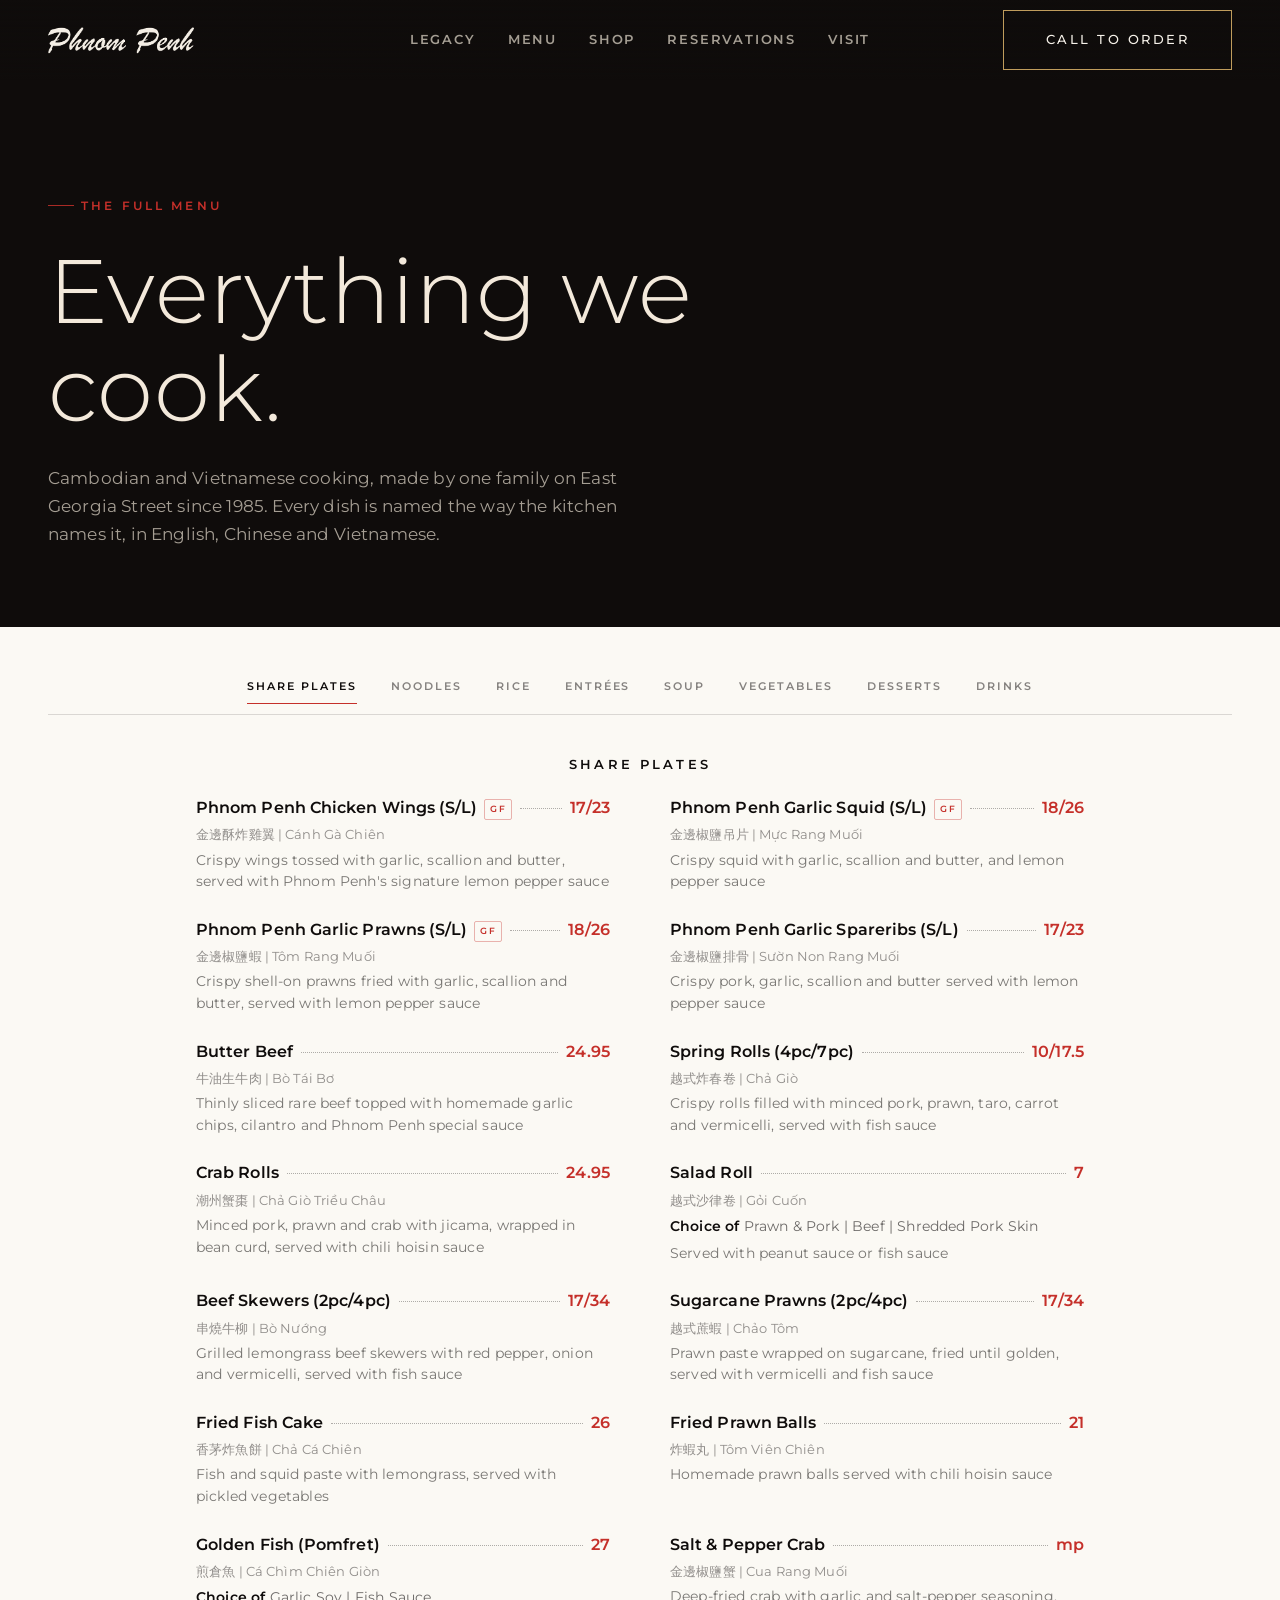
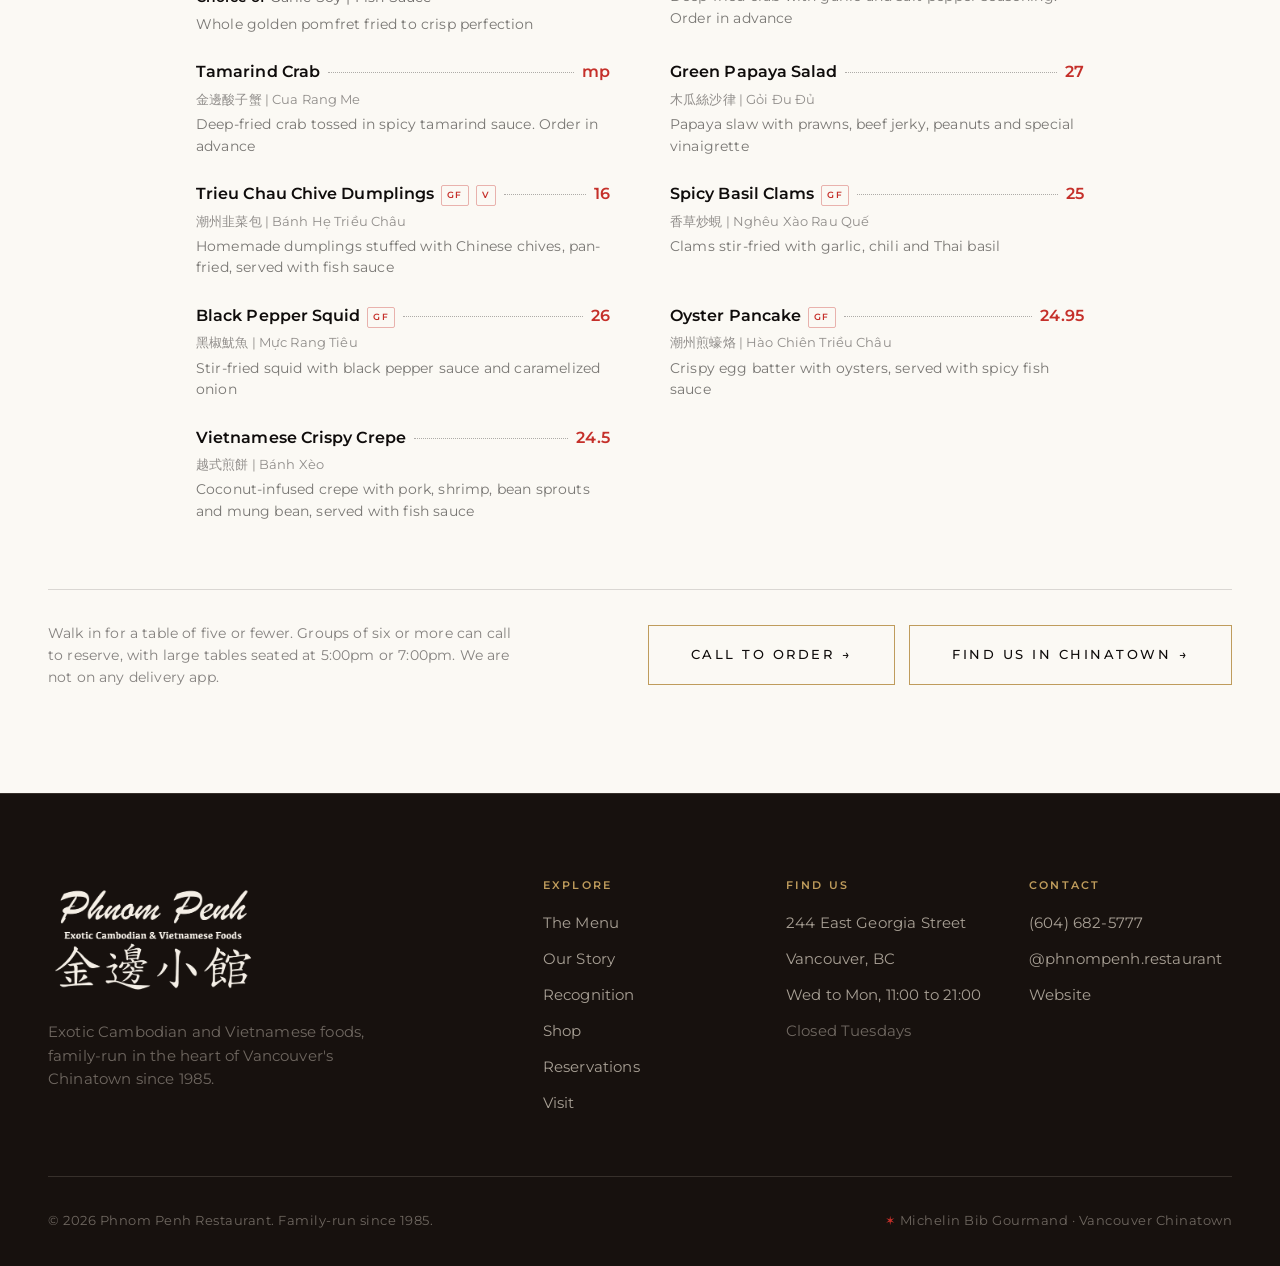
==== menu.html @ 56e38b64 "Initial commit" ====
<!DOCTYPE html>
<html lang="en">
<head>
<meta charset="utf-8">
<meta name="viewport" content="width=device-width, initial-scale=1">
<title>Menu | Phnom Penh Restaurant | Vancouver Chinatown</title>
<meta name="description" content="The full Phnom Penh menu. Share plates, Cambodian style noodles, rice dishes, Vietnamese entrees, claypots, desserts and drinks, in Vancouver Chinatown since 1985.">
<link rel="preconnect" href="https://fonts.googleapis.com">
<link rel="preconnect" href="https://fonts.gstatic.com" crossorigin>
<link href="https://fonts.googleapis.com/css2?family=Montserrat:ital,wght@0,300;0,400;0,500;0,600;0,700;1,300&display=swap" rel="stylesheet">
<link rel="stylesheet" href="css/styles.css">
<script src="js/site.js" defer></script>
</head>
<body>

<div class="head-slot" data-partial="header"></div>

<main id="top">

  <section class="page-head" aria-label="Menu">
    <div class="wrap">
      <p class="eyebrow reveal">The Full Menu</p>
      <h1 class="reveal d1">Everything we cook.</h1>
      <p class="page-lead reveal d2">Cambodian and Vietnamese cooking, made by one family on East Georgia Street since 1985. Every dish is named the way the kitchen names it, in English, Chinese and Vietnamese.</p>
    </div>
  </section>

  <section class="menu" id="menu" aria-label="The menu">
    <div class="wrap">

      <nav class="menu-nav" id="menu-nav">
        <div class="wrap">
          <div class="menu-nav-track">
            <a class="menu-nav-tab" data-spy="shareplates" href="#shareplates">Share Plates</a>
            <a class="menu-nav-tab" data-spy="cambodianstylenoodles" href="#cambodianstylenoodles">Noodles</a>
            <a class="menu-nav-tab" data-spy="ricedishes" href="#ricedishes">Rice</a>
            <a class="menu-nav-tab" data-spy="vietnameseentrées" href="#vietnameseentrées">Entrées</a>
            <a class="menu-nav-tab" data-spy="soupclaypot" href="#soupclaypot">Soup</a>
            <a class="menu-nav-tab" data-spy="vegetabledishes" href="#vegetabledishes">Vegetables</a>
            <a class="menu-nav-tab" data-spy="desserts" href="#desserts">Desserts</a>
            <a class="menu-nav-tab" data-spy="drinks" href="#drinks">Drinks</a>
          </div>
        </div>
      </nav>
      <div class="menu-cats reveal d1">
      <div id="shareplates" style="scroll-margin-top:156px">
        <h2 class="menu-cat-title">Share Plates</h2>
        <div class="menu-items">
        <div>
          <div class="mi-top">
            <span class="mi-name">Phnom Penh Chicken Wings (S/L)<span class="mi-tag">GF</span></span>
            <span class="mi-dots"></span>
            <span class="mi-price">17/23</span>
          </div>
            <p class="mi-alt">金邊酥炸雞翼 | Cánh Gà Chiên</p>
            <p class="mi-desc">Crispy wings tossed with garlic, scallion and butter, served with Phnom Penh's signature lemon pepper sauce</p>
        </div>
        <div>
          <div class="mi-top">
            <span class="mi-name">Phnom Penh Garlic Squid (S/L)<span class="mi-tag">GF</span></span>
            <span class="mi-dots"></span>
            <span class="mi-price">18/26</span>
          </div>
            <p class="mi-alt">金邊椒鹽吊片 | Mực Rang Muối</p>
            <p class="mi-desc">Crispy squid with garlic, scallion and butter, and lemon pepper sauce</p>
        </div>
        <div>
          <div class="mi-top">
            <span class="mi-name">Phnom Penh Garlic Prawns (S/L)<span class="mi-tag">GF</span></span>
            <span class="mi-dots"></span>
            <span class="mi-price">18/26</span>
          </div>
            <p class="mi-alt">金邊椒鹽蝦 | Tôm Rang Muối</p>
            <p class="mi-desc">Crispy shell-on prawns fried with garlic, scallion and butter, served with lemon pepper sauce</p>
        </div>
        <div>
          <div class="mi-top">
            <span class="mi-name">Phnom Penh Garlic Spareribs (S/L)</span>
            <span class="mi-dots"></span>
            <span class="mi-price">17/23</span>
          </div>
            <p class="mi-alt">金邊椒鹽排骨 | Sườn Non Rang Muối</p>
            <p class="mi-desc">Crispy pork, garlic, scallion and butter served with lemon pepper sauce</p>
        </div>
        <div>
          <div class="mi-top">
            <span class="mi-name">Butter Beef</span>
            <span class="mi-dots"></span>
            <span class="mi-price">24.95</span>
          </div>
            <p class="mi-alt">牛油生牛肉 | Bò Tái Bơ</p>
            <p class="mi-desc">Thinly sliced rare beef topped with homemade garlic chips, cilantro and Phnom Penh special sauce</p>
        </div>
        <div>
          <div class="mi-top">
            <span class="mi-name">Spring Rolls (4pc/7pc)</span>
            <span class="mi-dots"></span>
            <span class="mi-price">10/17.5</span>
          </div>
            <p class="mi-alt">越式炸春卷 | Chả Giò</p>
            <p class="mi-desc">Crispy rolls filled with minced pork, prawn, taro, carrot and vermicelli, served with fish sauce</p>
        </div>
        <div>
          <div class="mi-top">
            <span class="mi-name">Crab Rolls</span>
            <span class="mi-dots"></span>
            <span class="mi-price">24.95</span>
          </div>
            <p class="mi-alt">潮州蟹棗 | Chả Giò Triều Châu</p>
            <p class="mi-desc">Minced pork, prawn and crab with jicama, wrapped in bean curd, served with chili hoisin sauce</p>
        </div>
        <div>
          <div class="mi-top">
            <span class="mi-name">Salad Roll</span>
            <span class="mi-dots"></span>
            <span class="mi-price">7</span>
          </div>
            <p class="mi-alt">越式沙律卷 | Gỏi Cuốn</p>
            <p class="mi-choice">Choice of <span>Prawn &amp; Pork | Beef | Shredded Pork Skin</span></p>
            <p class="mi-desc">Served with peanut sauce or fish sauce</p>
        </div>
        <div>
          <div class="mi-top">
            <span class="mi-name">Beef Skewers (2pc/4pc)</span>
            <span class="mi-dots"></span>
            <span class="mi-price">17/34</span>
          </div>
            <p class="mi-alt">串燒牛柳 | Bò Nướng</p>
            <p class="mi-desc">Grilled lemongrass beef skewers with red pepper, onion and vermicelli, served with fish sauce</p>
        </div>
        <div>
          <div class="mi-top">
            <span class="mi-name">Sugarcane Prawns (2pc/4pc)</span>
            <span class="mi-dots"></span>
            <span class="mi-price">17/34</span>
          </div>
            <p class="mi-alt">越式蔗蝦 | Chảo Tôm</p>
            <p class="mi-desc">Prawn paste wrapped on sugarcane, fried until golden, served with vermicelli and fish sauce</p>
        </div>
        <div>
          <div class="mi-top">
            <span class="mi-name">Fried Fish Cake</span>
            <span class="mi-dots"></span>
            <span class="mi-price">26</span>
          </div>
            <p class="mi-alt">香茅炸魚餅 | Chả Cá Chiên</p>
            <p class="mi-desc">Fish and squid paste with lemongrass, served with pickled vegetables</p>
        </div>
        <div>
          <div class="mi-top">
            <span class="mi-name">Fried Prawn Balls</span>
            <span class="mi-dots"></span>
            <span class="mi-price">21</span>
          </div>
            <p class="mi-alt">炸蝦丸 | Tôm Viên Chiên</p>
            <p class="mi-desc">Homemade prawn balls served with chili hoisin sauce</p>
        </div>
        <div>
          <div class="mi-top">
            <span class="mi-name">Golden Fish (Pomfret)</span>
            <span class="mi-dots"></span>
            <span class="mi-price">27</span>
          </div>
            <p class="mi-alt">煎倉魚 | Cá Chìm Chiên Giòn</p>
            <p class="mi-choice">Choice of <span>Garlic Soy | Fish Sauce</span></p>
            <p class="mi-desc">Whole golden pomfret fried to crisp perfection</p>
        </div>
        <div>
          <div class="mi-top">
            <span class="mi-name">Salt &amp; Pepper Crab</span>
            <span class="mi-dots"></span>
            <span class="mi-price">mp</span>
          </div>
            <p class="mi-alt">金邊椒鹽蟹 | Cua Rang Muối</p>
            <p class="mi-desc">Deep-fried crab with garlic and salt-pepper seasoning. Order in advance</p>
        </div>
        <div>
          <div class="mi-top">
            <span class="mi-name">Tamarind Crab</span>
            <span class="mi-dots"></span>
            <span class="mi-price">mp</span>
          </div>
            <p class="mi-alt">金邊酸子蟹 | Cua Rang Me</p>
            <p class="mi-desc">Deep-fried crab tossed in spicy tamarind sauce. Order in advance</p>
        </div>
        <div>
          <div class="mi-top">
            <span class="mi-name">Green Papaya Salad</span>
            <span class="mi-dots"></span>
            <span class="mi-price">27</span>
          </div>
            <p class="mi-alt">木瓜絲沙律 | Gỏi Đu Đủ</p>
            <p class="mi-desc">Papaya slaw with prawns, beef jerky, peanuts and special vinaigrette</p>
        </div>
        <div>
          <div class="mi-top">
            <span class="mi-name">Trieu Chau Chive Dumplings<span class="mi-tag">GF</span><span class="mi-tag">V</span></span>
            <span class="mi-dots"></span>
            <span class="mi-price">16</span>
          </div>
            <p class="mi-alt">潮州韭菜包 | Bánh Hẹ Triều Châu</p>
            <p class="mi-desc">Homemade dumplings stuffed with Chinese chives, pan-fried, served with fish sauce</p>
        </div>
        <div>
          <div class="mi-top">
            <span class="mi-name">Spicy Basil Clams<span class="mi-tag">GF</span></span>
            <span class="mi-dots"></span>
            <span class="mi-price">25</span>
          </div>
            <p class="mi-alt">香草炒蜆 | Nghêu Xào Rau Quế</p>
            <p class="mi-desc">Clams stir-fried with garlic, chili and Thai basil</p>
        </div>
        <div>
          <div class="mi-top">
            <span class="mi-name">Black Pepper Squid<span class="mi-tag">GF</span></span>
            <span class="mi-dots"></span>
            <span class="mi-price">26</span>
          </div>
            <p class="mi-alt">黑椒魷魚 | Mực Rang Tiêu</p>
            <p class="mi-desc">Stir-fried squid with black pepper sauce and caramelized onion</p>
        </div>
        <div>
          <div class="mi-top">
            <span class="mi-name">Oyster Pancake<span class="mi-tag">GF</span></span>
            <span class="mi-dots"></span>
            <span class="mi-price">24.95</span>
          </div>
            <p class="mi-alt">潮州煎蠔烙 | Hào Chiên Triều Châu</p>
            <p class="mi-desc">Crispy egg batter with oysters, served with spicy fish sauce</p>
        </div>
        <div>
          <div class="mi-top">
            <span class="mi-name">Vietnamese Crispy Crepe</span>
            <span class="mi-dots"></span>
            <span class="mi-price">24.5</span>
          </div>
            <p class="mi-alt">越式煎餅 | Bánh Xèo</p>
            <p class="mi-desc">Coconut-infused crepe with pork, shrimp, bean sprouts and mung bean, served with fish sauce</p>
        </div>
        </div>
      </div>

      <div id="cambodianstylenoodles" style="scroll-margin-top:156px">
        <h2 class="menu-cat-title">Cambodian Style Noodles</h2>
        <p class="menu-cat-note"><b>Choice of Rice, Egg, or Mixed Noodles +$2</b>Beansprouts, lime, cilantro</p>
        <div class="menu-items">
        <div>
          <div class="mi-top">
            <span class="mi-name">Noodle Soup – Nuoc<span class="mi-tag">GF</span></span>
            <span class="mi-dots"></span>
            <span class="mi-price">16</span>
          </div>
            <p class="mi-alt">金邊湯粿條 | Hủ Tiếu Nam Vang</p>
            <p class="mi-desc">Light broth with prawns, pork, liver and heart</p>
        </div>
        <div>
          <div class="mi-top">
            <span class="mi-name">Dry Noodles – Kho</span>
            <span class="mi-dots"></span>
            <span class="mi-price">16</span>
          </div>
            <p class="mi-alt">金邊乾撈粿條 | Hủ Tiếu Nam Vang Khô</p>
            <p class="mi-desc">Garlic oil and soy-sauce tossed noodles with prawns, pork, liver and heart, served with pork bone soup</p>
        </div>
        <div>
          <div class="mi-top">
            <span class="mi-name">Stew Beef Noodle Soup – Bò Kho<span class="mi-tag">GF</span></span>
            <span class="mi-dots"></span>
            <span class="mi-price">17.5</span>
          </div>
            <p class="mi-alt">牛腩粉 | Hủ Tiếu Bò Kho</p>
            <p class="mi-desc">Rich tomato broth with tender beef brisket, tendon and carrots</p>
        </div>
        <div>
          <div class="mi-top">
            <span class="mi-name">Meatball Noodle Soup – Nuoc</span>
            <span class="mi-dots"></span>
            <span class="mi-price">18.5</span>
          </div>
            <p class="mi-alt">丸子湯粉 | Hủ Tiếu Thịt Viên</p>
            <p class="mi-choice">Choice of <span>Beef | Squid | Fish | Prawn | Assorted</span></p>
            <p class="mi-desc">Light pork broth</p>
        </div>
        <div>
          <div class="mi-top">
            <span class="mi-name">Dry Noodles with Meatballs – Kho</span>
            <span class="mi-dots"></span>
            <span class="mi-price">18.5</span>
          </div>
            <p class="mi-alt">乾撈丸子粉 | Hủ Tiếu Khô Thịt Viên</p>
            <p class="mi-choice">Choice of <span>Beef | Squid | Fish | Prawn | Assorted</span></p>
            <p class="mi-desc">Garlic oil and soy-sauce tossed noodles, served with pork bone soup</p>
        </div>
        <div>
          <div class="mi-top">
            <span class="mi-name">Phnom Penh Phở<span class="mi-tag">GF</span></span>
            <span class="mi-dots"></span>
            <span class="mi-price">17.5</span>
          </div>
            <p class="mi-alt">牛肉河粉 | Phở Nam Vang</p>
            <p class="mi-desc">Aromatic beef broth with rare beef, brisket, beef balls and tendon, served with rice noodles</p>
        </div>
        </div>
      </div>

      <div id="ricedishes" style="scroll-margin-top:156px">
        <h2 class="menu-cat-title">Rice Dishes</h2>
        <div class="menu-items">
        <div>
          <div class="mi-top">
            <span class="mi-name">Lemongrass Pork Chop Rice</span>
            <span class="mi-dots"></span>
            <span class="mi-price">16.5</span>
          </div>
            <p class="mi-alt">香茅豬扒飯 | Cơm Sườn</p>
            <p class="mi-desc">Tender grilled lemongrass pork chop with scallion oil, jasmine rice and pork bone soup</p>
        </div>
        <div>
          <div class="mi-top">
            <span class="mi-name">Lemongrass Chicken Rice</span>
            <span class="mi-dots"></span>
            <span class="mi-price">16.5</span>
          </div>
            <p class="mi-alt">香茅燒雞飯 | Cơm Gà Nướng Xả</p>
            <p class="mi-desc">Juicy grilled lemongrass chicken with scallion oil, jasmine rice and pork bone soup</p>
        </div>
        <div>
          <div class="mi-top">
            <span class="mi-name">Beef Luc Lac Rice</span>
            <span class="mi-dots"></span>
            <span class="mi-price">19.5</span>
          </div>
            <p class="mi-alt">牛肉飯 | Cơm Bò Lúc Lắc</p>
            <p class="mi-desc">Wok-seared beef, jasmine rice and pork bone soup</p>
        </div>
        <div>
          <div class="mi-top">
            <span class="mi-name">Phnom Penh Jumbo Rice</span>
            <span class="mi-dots"></span>
            <span class="mi-price">22</span>
          </div>
            <p class="mi-alt">八寶飯 | Cơm Đặc Biệt</p>
            <p class="mi-choice">Choice of <span>Chicken | Pork</span></p>
            <p class="mi-desc">With scallion oil, Vietnamese ham, shredded pork and skin, and egg</p>
        </div>
        <div>
          <div class="mi-top">
            <span class="mi-name">Trieu Chau Fried Rice</span>
            <span class="mi-dots"></span>
            <span class="mi-price">20</span>
          </div>
            <p class="mi-alt">潮州炒飯 | Cơm Chiên Triều Châu</p>
            <p class="mi-desc">Chinese sausage, egg, scallion and carrots</p>
        </div>
        <div>
          <div class="mi-top">
            <span class="mi-name">Shrimp Fried Rice</span>
            <span class="mi-dots"></span>
            <span class="mi-price">22</span>
          </div>
            <p class="mi-alt">蝦仁炒飯 | Cơm Chiên Tôm</p>
            <p class="mi-desc">Shrimp, egg, scallion and carrots</p>
        </div>
        <div>
          <div class="mi-top">
            <span class="mi-name">Vegetable Fried Rice<span class="mi-tag">V</span></span>
            <span class="mi-dots"></span>
            <span class="mi-price">20</span>
          </div>
            <p class="mi-alt">素菜炒飯 | Cơm Chiên Chay</p>
            <p class="mi-desc">Vegetables, egg, scallion and carrots</p>
        </div>
        </div>
        <div class="menu-addons"><span><b>Egg</b> 蛋 | Trứng <i>+2</i></span> <span><b>Shredded Pork</b> 肉絲 | Bi <i>+2.5</i></span> <span><b>Vietnamese Ham</b> 扎肉 | Chả Lụa <i>+2.5</i></span> <span><b>Fried Rice</b> 炒飯 | Cơm Chiên <i>+5</i></span></div>
      </div>

      <div id="vietnameseentrées" style="scroll-margin-top:156px">
        <h2 class="menu-cat-title">Vietnamese Entrées</h2>
        <div class="menu-items">
        <div>
          <div class="mi-top">
            <span class="mi-name">Filet Beef Luc Lac</span>
            <span class="mi-dots"></span>
            <span class="mi-price">29</span>
          </div>
            <p class="mi-alt">牛肉 | Bò Lúc Lắc</p>
            <p class="mi-desc">Tender stir-fried beef with fresh greens</p>
        </div>
        <div>
          <div class="mi-top">
            <span class="mi-name">Lemongrass Pork</span>
            <span class="mi-dots"></span>
            <span class="mi-price">18</span>
          </div>
            <p class="mi-alt">香茅燒豬扒 | Sườn Nướng Xả</p>
            <p class="mi-desc">Grilled lemongrass pork chop with scallion oil</p>
        </div>
        <div>
          <div class="mi-top">
            <span class="mi-name">Lemongrass Chicken</span>
            <span class="mi-dots"></span>
            <span class="mi-price">18</span>
          </div>
            <p class="mi-alt">香茅燒雞腿 | Gà Nướng Xả</p>
            <p class="mi-desc">Grilled lemongrass chicken with scallion oil</p>
        </div>
        <div>
          <div class="mi-top">
            <span class="mi-name">Fried Rice Cake<span class="mi-tag">V</span></span>
            <span class="mi-dots"></span>
            <span class="mi-price">18</span>
          </div>
            <p class="mi-alt">潮州煎糕 | Bọt Chiên</p>
            <p class="mi-desc">Crispy fried rice cakes with scallion, egg, beansprout and preserved radish, served with spicy soy dip</p>
        </div>
        <div>
          <div class="mi-top">
            <span class="mi-name">Steamed Rice Rolls<span class="mi-tag">GF</span></span>
            <span class="mi-dots"></span>
            <span class="mi-price">18</span>
          </div>
            <p class="mi-alt">越式蒸粉卷 | Bánh Cuốn</p>
            <p class="mi-desc">Rice rolls filled with minced pork and mushroom, with Vietnamese ham and beansprout</p>
        </div>
        <div>
          <div class="mi-top">
            <span class="mi-name">Steamed Rice Cake<span class="mi-tag">GF</span></span>
            <span class="mi-dots"></span>
            <span class="mi-price">18</span>
          </div>
            <p class="mi-alt">越式蒸餅仔 | Bánh Bèo</p>
            <p class="mi-desc">Steamed rice cakes with minced pork, prawn and coconut milk</p>
        </div>
        <div>
          <div class="mi-top">
            <span class="mi-name">Beef Vermicelli Bowl</span>
            <span class="mi-dots"></span>
            <span class="mi-price">18</span>
          </div>
            <p class="mi-alt">越式牛肉米粉 | Bún Bò Xào</p>
            <p class="mi-desc">Beef with onion, red pepper, beansprout, cucumber and vermicelli, topped with peanuts</p>
        </div>
        <div>
          <div class="mi-top">
            <span class="mi-name">Spring Roll Vermicelli Bowl</span>
            <span class="mi-dots"></span>
            <span class="mi-price">18</span>
          </div>
            <p class="mi-alt">越式炸春卷米粉 | Bún Chả Giò</p>
            <p class="mi-desc">Crispy spring rolls with beansprout, cucumber and vermicelli, topped with peanuts</p>
        </div>
        <div>
          <div class="mi-top">
            <span class="mi-name">Special Combo A</span>
            <span class="mi-dots"></span>
            <span class="mi-price">25</span>
          </div>
            <p class="mi-alt">套盤 A | Phần Ăn A</p>
            <p class="mi-desc">Spring roll, beef skewer and sugarcane prawn with vermicelli and fish sauce</p>
        </div>
        <div>
          <div class="mi-top">
            <span class="mi-name">Special Combo B</span>
            <span class="mi-dots"></span>
            <span class="mi-price">25</span>
          </div>
            <p class="mi-alt">套盤 B | Phần Ăn B</p>
            <p class="mi-desc">Spring roll, steamed rice roll and sugarcane prawn with vermicelli and fish sauce</p>
        </div>
        <div>
          <div class="mi-top">
            <span class="mi-name">Special Combo C</span>
            <span class="mi-dots"></span>
            <span class="mi-price">25</span>
          </div>
            <p class="mi-alt">套盤 C | Phần Ăn C</p>
            <p class="mi-desc">Steamed rice roll, beef skewer and sugarcane prawn with vermicelli and fish sauce</p>
        </div>
        </div>
      </div>

      <div id="soupclaypot" style="scroll-margin-top:156px">
        <h2 class="menu-cat-title">Soup &amp; Claypot</h2>
        <div class="menu-items">
        <div>
          <div class="mi-top">
            <span class="mi-name">Seaweed Meatball Soup (S/L)</span>
            <span class="mi-dots"></span>
            <span class="mi-price">21/42</span>
          </div>
            <p class="mi-alt">紫菜雙丸湯 | Súp Rong Biển</p>
            <p class="mi-choice">Choice of <span>Beef | Squid | Fish | Prawn | Assorted</span></p>
        </div>
        <div>
          <div class="mi-top">
            <span class="mi-name">Hot &amp; Sour Soup (S/L)<span class="mi-tag">GF</span></span>
            <span class="mi-dots"></span>
            <span class="mi-price">22/44</span>
          </div>
            <p class="mi-alt">金邊酸湯 | Canh Chua</p>
            <p class="mi-choice">Choice of <span>Fish | Chicken | Prawn</span></p>
            <p class="mi-desc">Simmered with tomato, pineapple and taro stem</p>
        </div>
        <div>
          <div class="mi-top">
            <span class="mi-name">Stew Beef Claypot<span class="mi-tag">GF</span></span>
            <span class="mi-dots"></span>
            <span class="mi-price">24</span>
          </div>
            <p class="mi-alt">牛腩煲 | Bò Kho Nam Vang</p>
            <p class="mi-desc">Tomato broth with beef flank, tendon and carrots, served with jasmine rice</p>
        </div>
        <div>
          <div class="mi-top">
            <span class="mi-name">Curry Chicken Claypot</span>
            <span class="mi-dots"></span>
            <span class="mi-price">24</span>
          </div>
            <p class="mi-alt">金邊咖哩雞煲 | Cà Ri Gà Nam Vang</p>
            <p class="mi-desc">Braised chicken with onion, sweet potato and coconut milk, served with jasmine rice</p>
        </div>
        <div>
          <div class="mi-top">
            <span class="mi-name">Braised Pork Claypot</span>
            <span class="mi-dots"></span>
            <span class="mi-price">24</span>
          </div>
            <p class="mi-alt">紅燒沙煲豬肉蛋 | Thịt Kho</p>
            <p class="mi-desc">Braised pork belly with egg in rich Vietnamese sauce, served with jasmine rice</p>
        </div>
        <div>
          <div class="mi-top">
            <span class="mi-name">Cha Kapeek</span>
            <span class="mi-dots"></span>
            <span class="mi-price">22</span>
          </div>
            <p class="mi-alt">椰香肉醬 | Kappip</p>
            <p class="mi-desc">Fermented shrimp paste mixed with pork, with a side of cabbage</p>
        </div>
        </div>
      </div>

      <div id="vegetabledishes" style="scroll-margin-top:156px">
        <h2 class="menu-cat-title">Vegetable Dishes</h2>
        <div class="menu-items">
        <div>
          <div class="mi-top">
            <span class="mi-name">Baby Lotus Stem<span class="mi-tag">GF</span></span>
            <span class="mi-dots"></span>
            <span class="mi-price">27</span>
          </div>
            <p class="mi-alt">炒蓮藕苗 | Ngó Sen Xào</p>
            <p class="mi-desc">Stir-fried lotus stem with garlic, scallion and fish sauce</p>
        </div>
        <div>
          <div class="mi-top">
            <span class="mi-name">Morning Glory<span class="mi-tag">GF</span></span>
            <span class="mi-dots"></span>
            <span class="mi-price">24</span>
          </div>
            <p class="mi-alt">炒通菜 | Rau Muống Xào</p>
            <p class="mi-desc">Stir-fried morning glory with chili and fermented soy bean</p>
        </div>
        <div>
          <div class="mi-top">
            <span class="mi-name">Beef with Beansprouts</span>
            <span class="mi-dots"></span>
            <span class="mi-price">28</span>
          </div>
            <p class="mi-alt">銀芽炒牛肉 | Ngò Gai Xào Thịt Bò</p>
            <p class="mi-desc">Stir-fried beef with beansprout and lemongrass, served with fish sauce</p>
        </div>
        <div>
          <div class="mi-top">
            <span class="mi-name">Pea Tips<span class="mi-tag">GF</span></span>
            <span class="mi-dots"></span>
            <span class="mi-price">26</span>
          </div>
            <p class="mi-alt">清炒豆苗 | Ngọn Đậu Xào</p>
            <p class="mi-desc">Tender pea tips stir-fried with garlic in a light broth</p>
        </div>
        <div>
          <div class="mi-top">
            <span class="mi-name">Gai Lan<span class="mi-tag">GF</span></span>
            <span class="mi-dots"></span>
            <span class="mi-price">22</span>
          </div>
            <p class="mi-alt">清炒芥蘭 | Cải Làn Xào</p>
            <p class="mi-desc">Stir-fried Chinese broccoli with garlic and ginger</p>
            <p class="mi-extra">Add beef +6</p>
        </div>
        </div>
      </div>

      <div id="desserts" style="scroll-margin-top:156px">
        <h2 class="menu-cat-title">Desserts</h2>
        <div class="menu-items">
        <div>
          <div class="mi-top">
            <span class="mi-name">Durian Sticky Rice</span>
            <span class="mi-dots"></span>
            <span class="mi-price">11</span>
          </div>
            <p class="mi-alt">榴槤糯米飯 | Xôi Sím</p>
            <p class="mi-desc">Sticky rice with durian and coconut milk</p>
        </div>
        <div>
          <div class="mi-top">
            <span class="mi-name">Nine Layer Cake</span>
            <span class="mi-dots"></span>
            <span class="mi-price">11</span>
          </div>
            <p class="mi-alt">九層糕 | Bánh Da Lợn</p>
            <p class="mi-desc">Steamed dessert made of pandan and mung bean layers</p>
        </div>
        <div>
          <div class="mi-top">
            <span class="mi-name">Lotus Seed Tapioca</span>
            <span class="mi-dots"></span>
            <span class="mi-price">11</span>
          </div>
            <p class="mi-alt">蓮子西米露 | Chè Sen</p>
            <p class="mi-desc">Lotus seeds and tapioca pearls in coconut cream</p>
        </div>
        <div>
          <div class="mi-top">
            <span class="mi-name">Black Glutinous Rice</span>
            <span class="mi-dots"></span>
            <span class="mi-price">9</span>
          </div>
            <p class="mi-alt">黑糯米飯 | Nếp Than</p>
            <p class="mi-desc">Sweet black sticky rice topped with coconut milk</p>
        </div>
        <div>
          <div class="mi-top">
            <span class="mi-name">Taro Tapioca</span>
            <span class="mi-dots"></span>
            <span class="mi-price">9</span>
          </div>
            <p class="mi-alt">芋頭西米露 | Chè Khoai Môn</p>
            <p class="mi-desc">Warm taro with sago in sweet coconut soup</p>
        </div>
        <div>
          <div class="mi-top">
            <span class="mi-name">Caramel Custard</span>
            <span class="mi-dots"></span>
            <span class="mi-price">9</span>
          </div>
            <p class="mi-alt">焦糖布丁 | Bánh Flan</p>
            <p class="mi-desc">Silky caramel custard with a light sweetness</p>
        </div>
        <div>
          <div class="mi-top">
            <span class="mi-name">Coconut Jello</span>
            <span class="mi-dots"></span>
            <span class="mi-price">9</span>
          </div>
            <p class="mi-alt">椰子果凍 | Dừa Rau Câu</p>
            <p class="mi-desc">Refreshing coconut jelly</p>
        </div>
        <div>
          <div class="mi-top">
            <span class="mi-name">Three Colour Dessert</span>
            <span class="mi-dots"></span>
            <span class="mi-price">9</span>
          </div>
            <p class="mi-alt">三色冰 | Chè Ba Màu</p>
            <p class="mi-desc">Classic Vietnamese layered dessert with beans, jelly and sweetened condensed milk</p>
        </div>
        </div>
      </div>

      <div id="drinks" style="scroll-margin-top:156px">
        <h2 class="menu-cat-title">Drinks</h2>
        <p class="menu-cat-note">Alcohol prices include applicable taxes.</p>
        <div class="menu-items">
        <div>
          <div class="mi-top">
            <span class="mi-name">Vietnamese Iced Coffee</span>
            <span class="mi-dots"></span>
            <span class="mi-price">7</span>
          </div>
            <p class="mi-alt">越南凍奶咖啡 | Cà Phê Sữa Đá</p>
            <p class="mi-desc">Strong drip coffee mixed with sweetened condensed milk</p>
        </div>
        <div>
          <div class="mi-top">
            <span class="mi-name">Lime Soda</span>
            <span class="mi-dots"></span>
            <span class="mi-price">7</span>
          </div>
            <p class="mi-alt">青檸梳打 | Soda Chanh</p>
            <p class="mi-desc">Refreshing soda with fresh lime</p>
        </div>
        <div>
          <div class="mi-top">
            <span class="mi-name">Salted Plum Soda</span>
            <span class="mi-dots"></span>
            <span class="mi-price">7</span>
          </div>
            <p class="mi-alt">鹹酸梅梳打 | Nước Chanh Muối</p>
            <p class="mi-desc">Soda with preserved salted plum</p>
        </div>
        <div>
          <div class="mi-top">
            <span class="mi-name">Egg Soda</span>
            <span class="mi-dots"></span>
            <span class="mi-price">7</span>
          </div>
            <p class="mi-alt">雞蛋奶梳打 | Soda Sữa Hột Gà</p>
            <p class="mi-desc">Soda with egg yolk and condensed milk</p>
        </div>
        <div>
          <div class="mi-top">
            <span class="mi-name">Lime Iced Tea</span>
            <span class="mi-dots"></span>
            <span class="mi-price">8</span>
          </div>
            <p class="mi-alt">凍檸茶 | Trà Chanh</p>
            <p class="mi-desc">Vietnamese-style iced tea with lime</p>
        </div>
        <div>
          <div class="mi-top">
            <span class="mi-name">Fresh Squeezed Orange Juice</span>
            <span class="mi-dots"></span>
            <span class="mi-price">8</span>
          </div>
            <p class="mi-alt">鮮榨橙汁 | Cam Vắt</p>
            <p class="mi-desc">Freshly pressed orange juice</p>
        </div>
        <div>
          <div class="mi-top">
            <span class="mi-name">Soy Milk</span>
            <span class="mi-dots"></span>
            <span class="mi-price">4</span>
          </div>
            <p class="mi-alt">豆漿 | Sữa Đậu Nành</p>
            <p class="mi-desc">Hot | Cold</p>
        </div>
        <div>
          <div class="mi-top">
            <span class="mi-name">Fruit Smoothie</span>
            <span class="mi-dots"></span>
            <span class="mi-price">9.5</span>
          </div>
            <p class="mi-alt">生果冰沙 | Sinh Tố</p>
            <p class="mi-choice">Choice of <span>Lychee | Strawberry | Jackfruit</span></p>
        </div>
        <div>
          <div class="mi-top">
            <span class="mi-name">Seasonal Fruit Smoothie</span>
            <span class="mi-dots"></span>
            <span class="mi-price">11</span>
          </div>
            <p class="mi-alt">生果冰沙 | Sinh Tố</p>
            <p class="mi-choice">Choice of <span>Durian | Mango</span></p>
        </div>
        <div>
          <div class="mi-top">
            <span class="mi-name">Ice Crush</span>
            <span class="mi-dots"></span>
            <span class="mi-price">8</span>
          </div>
            <p class="mi-alt">碎冰 | Nước Đá</p>
            <p class="mi-choice">Choice of <span>Lychee | Green Bean | Lotus Seed | Lime Jelly | Black Jelly</span></p>
        </div>
        <div>
          <div class="mi-top">
            <span class="mi-name">Soft Drinks</span>
            <span class="mi-dots"></span>
            <span class="mi-price">3</span>
          </div>
            <p class="mi-alt">汽水 | Nước Ngọt</p>
            <p class="mi-desc">Coke, Coke Zero, Sprite, Ginger Ale</p>
        </div>
          <h3 class="menu-sub-title">Seltzers</h3>
        <div>
          <div class="mi-top">
            <span class="mi-name">Lychee Fizz</span>
            <span class="mi-dots"></span>
            <span class="mi-price">5</span>
          </div>
            <p class="mi-desc">A sweet, floral lychee-flavoured seltzer with crisp bubbles that gives a refreshing tropical feel. 355ml</p>
        </div>
        <div>
          <div class="mi-top">
            <span class="mi-name">Green Grape</span>
            <span class="mi-dots"></span>
            <span class="mi-price">5</span>
          </div>
            <p class="mi-desc">A light, bubbly seltzer with juicy green grape flavour that balances crispness and gentle sweetness. 355ml</p>
        </div>
        <div>
          <div class="mi-top">
            <span class="mi-name">HK Lemon</span>
            <span class="mi-dots"></span>
            <span class="mi-price">5</span>
          </div>
            <p class="mi-desc">A bold and refreshing blend of citrusy lemon and black tea inspired by classic Hong Kong street-style lemon tea. 355ml</p>
        </div>
          <h3 class="menu-sub-title">Wine</h3>
        <div>
          <div class="mi-top">
            <span class="mi-name">Jackson-Triggs Merlot (House Red)</span>
            <span class="mi-dots"></span>
            <span class="mi-price">7/17</span>
          </div>
            <p class="mi-desc">6oz or ½ litre</p>
        </div>
        <div>
          <div class="mi-top">
            <span class="mi-name">Jackson-Triggs Pinot Grigio (House White)</span>
            <span class="mi-dots"></span>
            <span class="mi-price">7/17</span>
          </div>
            <p class="mi-desc">6oz or ½ litre</p>
        </div>
        <div>
          <div class="mi-top">
            <span class="mi-name">Cabernet Sauvignon – Liberty School</span>
            <span class="mi-dots"></span>
            <span class="mi-price">58</span>
          </div>
        </div>
        <div>
          <div class="mi-top">
            <span class="mi-name">Cabernet Sauvignon – Casillero del Diablo</span>
            <span class="mi-dots"></span>
            <span class="mi-price">37</span>
          </div>
        </div>
        <div>
          <div class="mi-top">
            <span class="mi-name">Merlot – Beringer Founders Estate</span>
            <span class="mi-dots"></span>
            <span class="mi-price">50</span>
          </div>
        </div>
        <div>
          <div class="mi-top">
            <span class="mi-name">Sauvignon Blanc – Whitehaven</span>
            <span class="mi-dots"></span>
            <span class="mi-price">58</span>
          </div>
        </div>
        <div>
          <div class="mi-top">
            <span class="mi-name">Pinot Gris – Kim Crawford</span>
            <span class="mi-dots"></span>
            <span class="mi-price">54</span>
          </div>
        </div>
        <div>
          <div class="mi-top">
            <span class="mi-name">Sauvignon Blanc – White Hills</span>
            <span class="mi-dots"></span>
            <span class="mi-price">52</span>
          </div>
        </div>
          <h3 class="menu-sub-title">Beer</h3>
        <div>
          <div class="mi-top">
            <span class="mi-name">Tsingtao</span>
            <span class="mi-dots"></span>
            <span class="mi-price">8</span>
          </div>
            <p class="mi-desc">330ml</p>
        </div>
        <div>
          <div class="mi-top">
            <span class="mi-name">Sapporo</span>
            <span class="mi-dots"></span>
            <span class="mi-price">8</span>
          </div>
            <p class="mi-desc">330ml</p>
        </div>
        <div>
          <div class="mi-top">
            <span class="mi-name">Heineken</span>
            <span class="mi-dots"></span>
            <span class="mi-price">8</span>
          </div>
            <p class="mi-desc">330ml</p>
        </div>
        </div>
      </div>
      </div>

      <div class="menu-foot reveal d2">
        <p class="menu-note">Walk in for a table of five or fewer. Groups of six or more can call to reserve, with large tables seated at 5:00pm or 7:00pm. We are not on any delivery app.</p>
        <div class="visit-cta">
          <a class="btn btn-red" href="tel:+16046825777">Call to order <span class="ar">&rarr;</span></a>
          <a class="btn btn-ghost" href="visit.html">Find us in Chinatown <span class="ar">&rarr;</span></a>
        </div>
      </div>

    </div>
  </section>

</main>

<div data-partial="footer"></div>

</body>
</html>
---- css/styles.css ----
/* ==========================================================================
   Phnom Penh Restaurant
   Every value here is recorded in DESIGN.md sections 2 through 5.
   Nothing is styled anywhere else. No inline styles, no <style> blocks.

   1.  Tokens
   2.  Base and resets
   3.  Container
   4.  Eyebrow
   5.  Buttons
   6.  Utility bar          RESERVED
   7.  Header and nav
   8.  Mobile menu
   9.  Hero
   10. Reveal animation
   11. Ticker               RESERVED
   12. Story                RESERVED
   13. Icons rail           RESERVED
   14. Feature              RESERVED
   15. Visit two-up         RESERVED, and superseded below by section 23
   16. Footer               superseded below by section 24
   17. Responsive, upper
   18. Michelin recognition
   19. Legacy
   20. Menu                 RESERVED
   21. Popular dishes
   22. News and reviews
   23. Visit
   24. Footer
   25. Page head, story chapters, shop
   26. Responsive

   RESERVED means no page uses it yet. These are the parts bin for story.html,
   menu.html and visit.html, about 8KB in total. They are kept on purpose, not
   by accident. Once those three pages are built, delete whatever is still
   unused. See DESIGN.md section 11.

   Sections 15 and 16 stay where they are, in this order, because 23 and 24
   override them. Moving or merging the pairs changes what renders.
   ========================================================================== */

/* --------------------------------------------------------------------------
   1. Tokens                                              DESIGN.md 2
   -------------------------------------------------------------------------- */
:root{
  --ink:#0F0C0B;                        /* page ground, darkest */
  --ink-2:#17110E;                      /* second dark ground, legacy and footer */
  --ink-3:#1F1814;                      /* third dark ground, panels */
  --paper:#F3E9DB;                      /* warm cream, text on dark grounds */
  --surface:#FBF9F4;                    /* near white, the two light section grounds */
  --paper-dim:rgba(243,233,219,.66);    /* secondary text on dark */
  --paper-faint:rgba(243,233,219,.40);  /* tertiary text on dark */
  --red:#C5302A;                        /* accent, prices, rules, dots, nav underline */
  --red-deep:#9E241F;                   /* dark stop of red gradients */
  --gold:#BF9C5C;                       /* button borders, eyebrows, labels */
  --line:rgba(243,233,219,.14);         /* hairline on dark */
  --line-strong:rgba(243,233,219,.26);  /* hairline on dark, hover */
  --maxw:1240px;                        /* content container */
  --ease:cubic-bezier(.22,.61,.36,1);
}

/* --------------------------------------------------------------------------
   2. Base and resets
   -------------------------------------------------------------------------- */
*{box-sizing:border-box}
html{scroll-behavior:smooth}
body{
  margin:0;background:var(--ink);color:var(--paper);
  font-family:"Montserrat",system-ui,sans-serif;
  font-size:16.5px;line-height:1.65;letter-spacing:.01em;
  -webkit-font-smoothing:antialiased;text-rendering:optimizeLegibility;
  overflow-x:hidden;
}
h1,h2,h3{font-family:"Montserrat",sans-serif;font-weight:300;
  line-height:1.1;letter-spacing:.005em;margin:0;}

/* Section heading. One size for every section on every page, DESIGN.md 3.
   The colour and the max-width stay with each section. */
.mich-h2,.legacy-h2,.pop-head h2,.news-head h2,.visit-head h2,.chapter-body h2{
  font-size:clamp(2rem,4.6vw,3.3rem)}
a{color:inherit;text-decoration:none}
img{display:block;max-width:100%}
::selection{background:var(--red);color:var(--paper)}
:focus-visible{outline:2px solid var(--gold);outline-offset:3px;border-radius:2px}

.wrap{max-width:var(--maxw);margin:0 auto;padding:0 28px}

.eyebrow{font-size:12px;font-weight:600;letter-spacing:.26em;text-transform:uppercase;
  color:var(--gold);display:inline-flex;align-items:center;gap:.6em;}
.eyebrow::before{content:"";width:26px;height:1px;background:var(--gold);opacity:.7}

/* ---------- buttons ---------- */
.btn{display:inline-flex;align-items:center;justify-content:center;gap:.6em;font-weight:500;font-size:12.5px;
  letter-spacing:.2em;text-transform:uppercase;padding:19px 42px;border-radius:0;
  border:1.5px solid var(--gold);background:transparent;color:#F6F1E9;
  transition:background .35s var(--ease),color .35s var(--ease),border-color .35s var(--ease);cursor:pointer;white-space:nowrap}
.btn-red{background:transparent;color:#F6F1E9;border:1.5px solid var(--gold)}
.btn-red:hover{background:var(--gold);color:#171310;border-color:var(--gold)}
.btn-ghost{border-color:var(--gold);color:#F6F1E9}
.btn-ghost:hover{background:var(--gold);color:#171310;border-color:var(--gold)}
.btn .ar{transition:transform .3s var(--ease)}
.btn:hover .ar{transform:translateX(4px)}

/* ---------- utility bar ---------- */
.util{background:linear-gradient(180deg,#CD342D 0%,#B02A24 55%,var(--red-deep) 100%);color:var(--paper);box-shadow:inset 0 -1px 0 rgba(0,0,0,.22);font-size:12px;letter-spacing:.14em;
  text-transform:uppercase;font-weight:600}
.util .wrap{display:flex;justify-content:space-between;align-items:center;
  gap:16px;min-height:38px;padding-top:8px;padding-bottom:8px}
.util .star{color:var(--gold)}
.util a{display:inline-flex;align-items:center;gap:.5em;transition:opacity .25s}
.util a:hover{opacity:.78}
.util .util-r .ar{transition:transform .25s var(--ease)}
.util a:hover .ar{transform:translateX(3px)}

/* ---------- header ---------- */
/* The slot the header partial replaces. 80px is the nav height, so the page
   lays out identically before and after the swap and nothing jumps. */
.head-slot{height:80px}
.site-head{position:sticky;top:0;z-index:60;transition:background .4s var(--ease),border-color .4s}
.site-head::after{content:"";position:absolute;inset:0;background:linear-gradient(var(--ink),rgba(15,12,11,0));
  opacity:1;transition:opacity .4s;z-index:-1;pointer-events:none}
.site-head.solid{background:rgba(15,12,11,.92);backdrop-filter:blur(10px);
  border-bottom:1px solid var(--line)}
.site-head.solid::after{opacity:0}
.nav{position:relative;display:flex;align-items:center;min-height:80px}
.nav-link{font-size:13px;font-weight:600;letter-spacing:.14em;text-transform:uppercase;
  color:var(--paper-dim);position:relative;padding:6px 0;transition:color .25s}
.nav-link::after{content:"";position:absolute;left:0;bottom:0;height:1.5px;width:0;
  background:var(--red);transition:width .3s var(--ease)}
.nav-link:hover{color:var(--paper)}
.nav-link:hover::after{width:100%}
.brand{flex:0 0 auto}
.nav-links{position:absolute;left:50%;top:50%;transform:translate(-50%,-50%);display:flex;align-items:center;gap:32px}
.brand img{height:30px;width:auto}
.nav-cta{margin-left:auto;flex:0 0 auto}
.burger{display:none;background:none;border:0;color:var(--paper);cursor:pointer;
  width:42px;height:42px;align-items:center;justify-content:center}
.burger span{display:block;width:22px;height:2px;background:var(--paper);position:relative}
.burger span::before,.burger span::after{content:"";position:absolute;left:0;width:22px;height:2px;background:var(--paper);transition:.3s}
.burger span::before{top:-7px}.burger span::after{top:7px}

.mobile-menu{position:fixed;inset:0;z-index:55;background:var(--ink);
  display:flex;flex-direction:column;justify-content:center;gap:8px;padding:32px;
  transform:translateY(-100%);transition:transform .45s var(--ease);visibility:hidden}
.mobile-menu.open{transform:translateY(0);visibility:visible}
.mobile-menu a{font-family:"Montserrat",sans-serif;font-weight:300;font-size:28px;letter-spacing:.01em;
  color:var(--paper);padding:17px 0;border-bottom:1px solid var(--line)}
.mobile-menu a:last-child{border:0}
.mm-close{position:absolute;top:22px;right:22px;font-size:34px;background:none;border:0;color:var(--paper);cursor:pointer;line-height:1}

/* ---------- hero ---------- */
.hero{position:relative;min-height:100vh;display:flex;align-items:center;
  overflow:hidden;margin-top:-80px;padding-top:80px}
.hero-bg{position:absolute;inset:0;
  background-image:url('../images/hero-chicken-wings.jpg');
  background-image:image-set(url('../images/hero-chicken-wings.webp') type('image/webp'),url('../images/hero-chicken-wings.jpg') type('image/jpeg'));
  background-size:cover;background-position:68% 50%;transform:scale(1.08);
  animation:heroZoom 24s var(--ease) forwards;z-index:0}
@keyframes heroZoom{to{transform:scale(1)}}
.hero-scrim{position:absolute;inset:0;z-index:1;pointer-events:none;
  background:
    linear-gradient(94deg,rgba(15,12,11,.94) 0%,rgba(15,12,11,.80) 34%,rgba(15,12,11,.18) 66%,rgba(15,12,11,.34) 100%),
    linear-gradient(0deg,rgba(15,12,11,.94) 2%,rgba(15,12,11,.30) 45%,rgba(15,12,11,0) 78%);}
/* Centred, then nudged just below the optical centre. The nudge is capped so
   it stays a nudge on a tall monitor, and it is small enough that the block
   never overflows a short window. Replaces align-items:flex-end, which pinned
   the block to the floor and left up to 57 percent of the hero empty above it
   on a tall screen. DESIGN.md 5. */
.hero-inner{position:relative;z-index:2;width:100%;padding-top:calc(60px + min(6svh, 56px));padding-bottom:74px}
.hero h1{font-size:clamp(2.9rem,7vw,5.6rem);max-width:17ch;line-height:1.06;letter-spacing:.008em}
.hero h1 .amp{font-weight:300;font-style:italic;color:var(--gold)}
.hero-sub{margin:26px 0 34px;max-width:46ch;font-size:clamp(1.05rem,1.6vw,1.35rem);
  color:var(--paper-dim);line-height:1.55}
.hero-cta{display:flex;flex-wrap:wrap;gap:14px}
.scroll-cue{position:absolute;right:30px;bottom:30px;z-index:2;font-size:11px;
  letter-spacing:.24em;text-transform:uppercase;color:var(--paper-faint);
  writing-mode:vertical-rl;display:flex;align-items:center;gap:14px}
.scroll-cue::after{content:"";width:1px;height:54px;background:linear-gradient(var(--paper-faint),transparent);
  animation:cue 2.2s var(--ease) infinite}
@keyframes cue{0%{transform:scaleY(.2);transform-origin:top}50%{transform:scaleY(1);transform-origin:top}50.1%{transform-origin:bottom}100%{transform:scaleY(.2);transform-origin:bottom}}

.reveal{opacity:0;transform:translateY(26px);transition:opacity .9s var(--ease),transform .9s var(--ease)}
.reveal.in{opacity:1;transform:none}
.d1{transition-delay:.08s}.d2{transition-delay:.18s}.d3{transition-delay:.28s}.d4{transition-delay:.38s}

/* ---------- ticker (signature) ---------- */
.ticker{background:linear-gradient(180deg,#CB332C 0%,#B92D27 40%,var(--red-deep) 100%);color:var(--paper);border-top:1px solid rgba(0,0,0,.18);
  border-bottom:1px solid rgba(0,0,0,.22);box-shadow:inset 0 10px 22px -14px rgba(0,0,0,.55),inset 0 -10px 22px -14px rgba(0,0,0,.55);padding:22px 0;overflow:hidden}
.ticker-track{display:flex;width:max-content;animation:marquee 38s linear infinite}
.ticker:hover .ticker-track{animation-play-state:paused}
.ticker-seg{display:flex;align-items:center}
.ticker-item{font-weight:700;
  font-size:clamp(1.5rem,3.4vw,2.5rem);letter-spacing:-.01em;
  text-transform:uppercase;padding:0 .55em;white-space:nowrap}
.ticker-star{color:var(--gold);font-size:clamp(1rem,2vw,1.5rem);padding:0 .15em}
@keyframes marquee{to{transform:translateX(-50%)}}

/* ---------- story (cream) ---------- */
.story{background:var(--surface);color:var(--ink);padding:104px 0}
.story-grid{display:grid;grid-template-columns:1.05fr .95fr;gap:60px;align-items:start}
.story h2{font-size:clamp(2.2rem,5vw,3.9rem);color:var(--ink);max-width:14ch;margin-top:16px}
.story .eyebrow{color:var(--red)}
.story .eyebrow::before{background:var(--red)}
.story p{color:rgba(15,12,11,.74);margin:0 0 18px;max-width:52ch}
.story p:first-of-type{margin-top:4px}
.badges{display:flex;flex-wrap:wrap;gap:10px;margin-top:30px}
.badge{font-size:11.5px;font-weight:700;letter-spacing:.1em;text-transform:uppercase;
  border:1px solid rgba(15,12,11,.18);border-radius:999px;padding:9px 15px;color:rgba(15,12,11,.7)}
.badge b{color:var(--red)}
.story-logo{margin-top:42px;padding-top:34px;border-top:1px solid rgba(15,12,11,.14)}
.story-logo img{width:min(360px,80%)}
.story-logo span{display:block;margin-top:14px;font-size:13px;letter-spacing:.16em;
  text-transform:uppercase;color:rgba(15,12,11,.5)}

/* ---------- icons rail ---------- */
.rail-sec{padding:104px 0 110px;background:var(--ink)}
.rail-head{display:flex;justify-content:space-between;align-items:flex-end;gap:30px;margin-bottom:42px}
.rail-head h2{font-size:clamp(2.1rem,5vw,3.6rem);max-width:16ch}
.rail-head .lead{color:var(--paper-dim);max-width:40ch;margin-top:14px}
.rail{display:flex;gap:22px;overflow-x:auto;scroll-snap-type:x mandatory;
  padding:6px 28px 30px;margin:0 -28px;-webkit-overflow-scrolling:touch;
  scrollbar-width:thin;scrollbar-color:var(--red) transparent}
.rail::-webkit-scrollbar{height:6px}
.rail::-webkit-scrollbar-thumb{background:var(--red);border-radius:3px}
.rail::-webkit-scrollbar-track{background:var(--line)}
.card{flex:0 0 340px;scroll-snap-align:start}
.card-img{position:relative;aspect-ratio:5/4;overflow:hidden;border-radius:3px;background:var(--ink-2)}
.card-img img{width:100%;height:100%;object-fit:cover;transition:transform .7s var(--ease)}
.card:hover .card-img img{transform:scale(1.07)}
.card-tag{position:absolute;top:14px;left:14px;z-index:2;font-size:10.5px;font-weight:700;
  letter-spacing:.14em;text-transform:uppercase;background:var(--ink);color:var(--gold);
  padding:6px 11px;border-radius:999px;display:flex;align-items:center;gap:.4em}
.card-body{padding:18px 2px 0}
.card h3{font-size:1.18rem;font-weight:600;letter-spacing:.01em;display:flex;align-items:baseline;gap:.5em}
.card h3 .num{font-size:.8rem;color:var(--red);font-weight:700;letter-spacing:.05em}
.card p{color:var(--paper-dim);font-size:.95rem;margin:9px 0 0;line-height:1.5}
.card .underline{height:1.5px;width:34px;background:var(--red);margin-top:16px;transition:width .4s var(--ease)}
.card:hover .underline{width:100%}
.rail-hint{margin-top:6px;font-size:12px;letter-spacing:.18em;text-transform:uppercase;color:var(--paper-faint)}

/* ---------- feature ---------- */
.feature{position:relative;min-height:78vh;display:flex;align-items:center;overflow:hidden}
.feature-bg{position:absolute;inset:0;background-position:center;background-size:cover;z-index:0}
/* No background-image on purpose. The photograph is a content choice, so the
   page that uses .feature sets it, following the pattern in .hero-bg. */
.feature-scrim{position:absolute;inset:0;z-index:1;
  background:linear-gradient(90deg,rgba(15,12,11,.92) 0%,rgba(15,12,11,.74) 40%,rgba(15,12,11,.30) 100%)}
.feature-inner{position:relative;z-index:2;padding:90px 0;max-width:640px}
.feature h2{font-size:clamp(2.2rem,5.4vw,4.1rem);margin:18px 0 0}
.feature p{color:var(--paper-dim);margin:22px 0 32px;max-width:48ch;font-size:1.1rem}

/* ---------- visit two-up ---------- */
.visit{padding:104px 0;background:var(--ink-2);border-top:1px solid var(--line)}
.visit-head{margin-bottom:46px;max-width:30ch}
.visit-head h2{margin-top:14px}  /* size comes from the shared section heading rule */
.two-up{display:grid;grid-template-columns:1fr 1fr;gap:22px}
.panel{background:var(--ink-3);border:1px solid var(--line);border-radius:4px;
  padding:42px 40px;position:relative;overflow:hidden;transition:border-color .35s,transform .35s var(--ease)}
.panel::before{content:"";position:absolute;left:0;top:0;height:100%;width:3px;background:var(--red);
  transform:scaleY(0);transform-origin:top;transition:transform .45s var(--ease)}
.panel:hover{border-color:var(--line-strong);transform:translateY(-3px)}
.panel:hover::before{transform:scaleY(1)}
.panel h3{font-size:1.7rem;font-weight:700;margin:16px 0 14px}
.panel p{color:var(--paper-dim);margin:0 0 26px;max-width:42ch}
.panel .addr{font-weight:700;font-size:1.25rem;
  color:var(--paper);margin:0 0 6px;letter-spacing:-.01em}
/* Text link. Was scoped to .panel, which no page uses, so every .link on the
   site rendered as plain body text. Now global, DESIGN.md 5. */
.link{font-size:13px;font-weight:600;letter-spacing:.12em;text-transform:uppercase;
  color:var(--gold);display:inline-flex;align-items:center;gap:.5em}
.link .ar{transition:transform .3s var(--ease)}
.link:hover .ar{transform:translateX(4px)}

/* ---------- footer ---------- */
.foot{background:var(--ink);border-top:1px solid var(--line);padding:74px 0 34px}
.foot-brand img{width:230px;height:auto;margin-bottom:18px}
.foot-brand p{color:var(--paper-faint);font-size:.92rem;max-width:30ch;margin:0}
.foot-col{display:block}
.foot-col h4{font-size:11.5px;letter-spacing:.2em;text-transform:uppercase;color:var(--gold);
  margin:0 0 16px;font-family:"Montserrat",sans-serif;font-weight:700}
.foot-col a,.foot-col span{display:block;color:var(--paper-dim);font-size:.95rem;margin-bottom:11px;transition:color .25s}
.foot-col a:hover{color:var(--paper)}
.foot-bottom{display:flex;justify-content:space-between;align-items:center;flex-wrap:wrap;gap:12px;
  margin-top:60px;padding-top:24px;border-top:1px solid var(--line);
  font-size:12.5px;letter-spacing:.04em;color:var(--paper-faint)}
.foot-bottom .star{color:var(--red)}

/* ---------- responsive ---------- */

@media(prefers-reduced-motion:reduce){
  *{animation:none!important;transition:none!important;scroll-behavior:auto!important}
  .hero-bg{transform:scale(1)}
  .reveal{opacity:1;transform:none}
  .ticker-track{transform:none}
}

.card h3 .price{margin-left:auto;color:var(--gold);font-weight:600;font-size:1.02rem;letter-spacing:.01em}
.story-photo{margin-top:42px;padding-top:34px;border-top:1px solid rgba(15,12,11,.14)}
.story-photo img{width:min(380px,92%);border-radius:4px;display:block}
.story-photo span{display:block;margin-top:14px;font-size:13px;letter-spacing:.16em;text-transform:uppercase;color:rgba(15,12,11,.5)}

/* ---------- michelin recognition ---------- */
.mich{background:var(--surface);color:var(--ink);padding:98px 0 106px;border-top:1px solid rgba(15,12,11,.10)}
.mich-wrap{max-width:860px;margin:0 auto;text-align:center;display:flex;flex-direction:column;align-items:center}
.mich-emblem{width:134px;height:134px;margin-bottom:30px;filter:drop-shadow(0 14px 30px rgba(166,44,38,.28))}
.mich-emblem svg{width:100%;height:100%;display:block}
.mich-eyebrow{color:var(--red);justify-content:center}
.mich-eyebrow::before{background:var(--red);opacity:.8}
.mich-h2{color:var(--ink);margin-top:14px;max-width:22ch}
.mich-tl{width:100%;max-width:720px;margin:46px auto 0}
.mich-years{display:grid;grid-template-columns:repeat(4,1fr)}
.mich-years span{font-family:"Montserrat",sans-serif;font-weight:300;font-size:2rem;color:var(--ink);letter-spacing:.02em}
.mich-track{position:relative;display:grid;grid-template-columns:repeat(4,1fr);align-items:center;margin:18px 0 16px}
.mich-track::before{content:"";position:absolute;left:12.5%;right:12.5%;top:50%;height:1px;background:rgba(15,12,11,.22)}
.mich-track .mt-dot{justify-self:center;width:9px;height:9px;border-radius:50%;background:var(--red);position:relative;z-index:1;box-shadow:0 0 0 4px var(--surface)}
/* minmax(0,1fr), not 1fr. A bare 1fr track cannot shrink below its widest
   unbreakable word, so "Inaugural" and "Gourmand" forced the four tracks to
   312px inside a 280px container and the page scrolled sideways below 353px. */
.mich-labels{display:grid;grid-template-columns:repeat(4,minmax(0,1fr));gap:8px}
.mich-labels span{font-size:11px;letter-spacing:.13em;text-transform:uppercase;color:rgba(15,12,11,.55);padding:0 6px;line-height:1.45}
.mich-sub{color:rgba(15,12,11,.6);max-width:50ch;margin:34px auto 0;font-size:1rem;line-height:1.6}

/* ---------- legacy ---------- */
.legacy{background:var(--ink-2);color:var(--paper);padding:102px 0 110px}
.legacy-head{text-align:center;max-width:660px;margin:0 auto}
.legacy-head .eyebrow{color:var(--red);justify-content:center}
.legacy-head .eyebrow::before{background:var(--red);opacity:.85}
.legacy-h2{color:var(--paper);margin-top:14px}
.legacy-lead{color:var(--paper-dim);margin:22px 0 0;max-width:54ch;font-size:1.05rem;line-height:1.66}
.legacy-collage{display:grid;grid-template-columns:1.5fr 1fr 1fr;grid-template-rows:232px 232px;gap:12px;margin:54px 0 46px}
.legacy-collage picture{display:block;width:100%;height:100%}
.legacy-collage img{width:100%;height:100%;object-fit:cover;object-position:center 22%;border-radius:3px;display:block}
.legacy-collage .lc-big{grid-column:1;grid-row:1 / 3}
.legacy-cta-wrap{text-align:center;margin-top:54px;display:flex;justify-content:center;gap:24px;flex-wrap:wrap}

/* ---------- menu section navigation ---------- */
.menu-nav{position:sticky;top:0;background:var(--surface);border-bottom:1px solid rgba(15,12,11,.14);
  z-index:40;padding:10px 0;display:none}
.menu-nav.on{display:block}
.menu-nav-track{display:flex;gap:34px;overflow-x:auto;overflow-y:hidden;scroll-behavior:smooth;
  -webkit-overflow-scrolling:touch;scrollbar-width:none;justify-content:center}
.menu-nav-track::-webkit-scrollbar{display:none}
.menu-nav-tab{flex-shrink:0;padding:8px 0;font-size:11px;font-weight:600;letter-spacing:.18em;
  text-transform:uppercase;color:rgba(15,12,11,.5);border-bottom:1.5px solid transparent;cursor:pointer;
  transition:color .2s,border-color .2s;white-space:nowrap}
.menu-nav-tab:hover{color:var(--ink)}
.menu-nav-tab.active{color:var(--ink);border-bottom-color:var(--red)}

/* ========== menu ========== */
.menu{background:var(--surface);color:var(--ink);padding:32px 0 104px}
.menu-head{max-width:760px;margin:0 auto 54px;text-align:center;display:flex;flex-direction:column;align-items:center}
.menu-head .eyebrow{color:var(--red);justify-content:center}
.menu-head .eyebrow::before{background:var(--red);opacity:.8}
.menu-head h2{color:var(--ink);margin-top:14px}
.menu-lead{color:rgba(15,12,11,.6);max-width:56ch;margin:22px auto 0;font-size:1.02rem;line-height:1.6}
.menu-cats{display:flex;flex-direction:column;gap:54px;align-items:center;padding-top:42px}
.menu-cat-title{font-size:.82rem;font-weight:600;letter-spacing:.24em;text-transform:uppercase;color:var(--ink);
  margin:0 0 24px;text-align:center;width:100%;max-width:900px}
.menu-items{display:grid;grid-template-columns:1fr 1fr;gap:24px 60px;max-width:900px;margin:0 auto}
.mi-top{display:flex;align-items:baseline;gap:8px}
.mi-name{font-weight:600;font-size:1rem;color:var(--ink);letter-spacing:.005em}
.mi-dots{flex:1;border-bottom:1px dotted rgba(15,12,11,.32);transform:translateY(-4px)}
.mi-price{color:var(--red);font-weight:600;font-size:.98rem;white-space:nowrap}
.mi-desc{color:rgba(15,12,11,.55);font-size:.9rem;margin:5px 0 0;line-height:1.5;max-width:46ch}
/* The real menu names every dish in three languages and marks the gluten free
   and vegetarian ones. DESIGN.md 5. */
.mi-alt{color:rgba(15,12,11,.45);font-size:.84rem;margin:3px 0 0;line-height:1.5;letter-spacing:.01em}
/* The printed menu sets every "Choice of" in bold on its own line, because it
   is what the customer has to decide, not description. Keep it that way. */
.mi-choice{font-size:.9rem;font-weight:600;color:var(--ink);margin:6px 0 0;line-height:1.5}
.mi-choice span{font-weight:400;color:rgba(15,12,11,.6)}
.mi-extra{font-size:.9rem;font-weight:600;color:var(--ink);margin:6px 0 0;line-height:1.5}
.mi-tag{display:inline-block;font-size:9px;font-weight:600;letter-spacing:.14em;text-transform:uppercase;
  color:var(--red);border:1px solid rgba(197,48,42,.35);border-radius:2px;padding:2px 5px;margin-left:7px;
  position:relative;top:-1px;white-space:nowrap}
.menu-cat-note{color:rgba(15,12,11,.5);font-size:.9rem;line-height:1.55;margin:0 0 26px;max-width:60ch}
.menu-cat-note b{display:block;font-weight:600;color:var(--ink);font-size:.96rem;margin-bottom:2px}
.menu-sub-title{font-size:.75rem;font-weight:600;letter-spacing:.24em;text-transform:uppercase;color:rgba(15,12,11,.5);
  margin:32px 0 16px;padding:16px 0 0;border-top:1px solid rgba(15,12,11,.08)}

/* menu as tabs */
.menu-cats > div{display:none}
.menu-cats > div.active{display:block}
.menu-addons{display:flex;flex-wrap:wrap;gap:10px 26px;margin-top:22px;padding-top:20px;
  border-top:1px solid rgba(15,12,11,.14)}
.menu-addons span{font-size:.9rem;color:rgba(15,12,11,.6)}
.menu-addons b{font-weight:600;color:var(--ink)}
.menu-addons i{font-style:normal;color:var(--red);font-weight:600}
.menu-foot{display:flex;justify-content:space-between;align-items:center;flex-wrap:wrap;gap:22px;
  margin-top:66px;padding-top:32px;border-top:1px solid rgba(15,12,11,.14)}
.menu-note{color:rgba(15,12,11,.5);font-size:.9rem;max-width:52ch;margin:0;line-height:1.55}


/* ========== visit (redesign) ========== */
.visit{background:var(--ink);color:var(--paper);padding:104px 0 106px}
.visit-head{margin-bottom:54px}
.visit-head .eyebrow{color:var(--gold)}
.visit-head h2{color:var(--paper)}
.visit-grid{display:grid;grid-template-columns:repeat(3,1fr);gap:40px;padding-bottom:48px;border-bottom:1px solid var(--line)}
.visit-col h4{font-size:.74rem;font-weight:600;letter-spacing:.22em;text-transform:uppercase;color:var(--gold);margin:0 0 18px}
.visit-col p{color:var(--paper);font-size:1.06rem;line-height:1.85;margin:0 0 18px}
.visit-col .muted{color:var(--paper-faint)}
.visit-col a:not(.link){color:var(--paper);text-decoration:none;transition:color .25s}
.visit-col a:not(.link):hover{color:var(--gold)}
.visit-note{display:flex;justify-content:space-between;align-items:center;gap:34px;flex-wrap:wrap;margin-top:46px}
.visit-note p{color:var(--paper-dim);max-width:54ch;margin:0;font-size:1rem;line-height:1.7}
.visit-cta{display:flex;gap:14px;flex-wrap:wrap}

/* ========== footer (redesign) ========== */
.foot{background:var(--ink-2);color:var(--paper);padding:82px 0 34px}
.foot-top{display:grid;grid-template-columns:1.25fr 2fr;gap:64px;align-items:start;padding-bottom:50px;border-bottom:1px solid var(--line)}
.foot-brand img{width:210px;height:auto;margin-bottom:20px}
.foot-brand p{color:var(--paper-faint);font-size:.92rem;max-width:34ch;margin:0;line-height:1.6}
.foot-cols{display:grid;grid-template-columns:repeat(3,1fr);gap:40px}
.foot-col h4{font-size:11px;letter-spacing:.2em;text-transform:uppercase;color:var(--gold);margin:0 0 16px;font-weight:600}
.foot-col a,.foot-col span{display:block;color:var(--paper-dim);font-size:.95rem;margin-bottom:11px;transition:color .25s;text-decoration:none}
.foot-col a:hover{color:var(--paper)}
.foot-col .muted{color:var(--paper-faint)}
.foot-bottom{display:flex;justify-content:space-between;align-items:center;flex-wrap:wrap;gap:12px;margin-top:34px;padding-top:0;border-top:none;font-size:12.5px;letter-spacing:.04em;color:var(--paper-faint)}
.foot-bottom .star{color:var(--red)}

/* ========== lower responsive ========== */

.mobile-menu a.mm-btn{align-self:stretch;justify-content:center;text-align:center;margin-top:30px;font-family:"Montserrat",sans-serif;
  font-weight:500;font-size:14px;letter-spacing:.22em;text-transform:uppercase;
  padding:27px 42px;border:1.5px solid var(--gold);color:#F6F1E9;background:transparent}
.mobile-menu a.mm-btn:hover{background:var(--gold);color:#171310;border-color:var(--gold)}

/* ========== popular dishes ========== */
.popular{background:var(--surface);color:var(--ink);padding:104px 0 104px}
.pop-head{max-width:720px;margin:0 auto 56px;text-align:center;display:flex;flex-direction:column;align-items:center}
.pop-head .eyebrow{color:var(--red);justify-content:center}
.pop-head .eyebrow::before{background:var(--red);opacity:.8}
.pop-head h2{color:var(--ink);margin-top:14px}
.pop-lead{color:rgba(15,12,11,.6);max-width:52ch;margin:22px auto 0;font-size:1.02rem;line-height:1.6}
.pop-grid{display:grid;grid-template-columns:repeat(3,1fr);gap:30px}
.pop{margin:0}
.pop-img{position:relative;aspect-ratio:4/5;overflow:hidden;border-radius:3px;background:#e9e2d5}
.pop-img picture{display:block;width:100%;height:100%}
.pop-img img{width:100%;height:100%;object-fit:cover;display:block;transition:transform .8s var(--ease)}
.pop:hover .pop-img img{transform:scale(1.05)}
.pop-tag{position:absolute;top:15px;left:15px;z-index:2;font-size:10px;font-weight:600;letter-spacing:.15em;
  text-transform:uppercase;background:rgba(15,12,11,.8);color:var(--gold);padding:8px 13px;border-radius:2px}
.pop-body{padding:22px 2px 0}
.pop-body h3{font-size:1.22rem;font-weight:600;color:var(--ink);display:flex;align-items:baseline;gap:.5em;letter-spacing:.01em}
.pop-body h3 .pop-price{margin-left:auto;color:var(--red);font-weight:600;font-size:1.02rem;white-space:nowrap}
.pop-why{color:rgba(15,12,11,.62);font-size:.96rem;margin:11px 0 0;line-height:1.6}
.pop-more{margin-top:78px;padding-top:46px;border-top:1px solid rgba(15,12,11,.14)}
.pop-more h4{font-size:.74rem;font-weight:600;letter-spacing:.22em;text-transform:uppercase;color:var(--red);text-align:center;margin:0 0 32px}
.pop-more-list{display:grid;grid-template-columns:1fr 1fr;gap:18px 64px;max-width:860px;margin:0 auto}
.pm{display:flex;align-items:baseline;gap:10px}
.pm-name{font-weight:500;color:var(--ink);font-size:1.02rem;letter-spacing:.005em}
.pm-dots{flex:1;border-bottom:1px dotted rgba(15,12,11,.3);transform:translateY(-4px)}
.pm-price{color:var(--red);font-weight:600;font-size:.98rem;white-space:nowrap}
.pop-cta{margin-top:66px;text-align:center;display:flex;flex-direction:column;align-items:center;gap:18px}
.pop-note{color:rgba(15,12,11,.5);font-size:.9rem;margin:0}
/* Buttons start as near-white for dark grounds. Every light section has to
   flip them to ink or they vanish. DESIGN.md 5. */
.popular .btn,.menu .btn,.mich .btn,.shop .btn{color:var(--ink)}

/* ========== news & reviews ========== */
.news{position:relative;color:var(--paper);padding:104px 0 108px;
  background-image:linear-gradient(rgba(10,8,7,.82),rgba(10,8,7,.9)),url('../images/butter-beef-news.jpg');
  background-image:linear-gradient(rgba(10,8,7,.82),rgba(10,8,7,.9)),image-set(url('../images/butter-beef-news.webp') type('image/webp'),url('../images/butter-beef-news.jpg') type('image/jpeg'));
  background-position:0% 0%,center;background-size:auto,cover;background-repeat:repeat,no-repeat}
.news-head{margin-bottom:48px;text-align:center;display:flex;flex-direction:column;align-items:center}
.news-head .eyebrow{color:var(--red);justify-content:center}
.news-head h2{color:var(--paper);margin-top:14px}
.news-feature{display:grid;grid-template-columns:1fr 2.2fr;border:1px solid var(--line);border-radius:4px;overflow:hidden;color:inherit;background:rgba(13,10,9,.5);transition:border-color .3s}
.news-feature:hover{border-color:var(--gold)}
.nf-side{background:linear-gradient(155deg,#C5302A 0%,#8E211C 100%);padding:38px 36px;display:flex;flex-direction:column;justify-content:space-between;gap:40px;min-height:236px}
.nf-label{font-size:11px;font-weight:600;letter-spacing:.2em;text-transform:uppercase;color:rgba(255,255,255,.85)}
.nf-meta{font-size:12px;letter-spacing:.16em;text-transform:uppercase;color:#fff;line-height:1.8}
.nf-main{padding:46px 50px;display:flex;flex-direction:column;gap:16px;justify-content:center}
.nf-main h3{font-size:1.7rem;font-weight:300;color:var(--paper);max-width:22ch;line-height:1.18;margin:0}
.nf-main p{color:var(--paper-dim);font-size:1rem;line-height:1.6;max-width:58ch;margin:0}
.news-grid{display:grid;grid-template-columns:1fr 1fr;gap:18px;margin-top:18px}
.nc{border:1px solid var(--line);border-radius:4px;padding:32px 34px;color:inherit;display:flex;flex-direction:column;gap:13px;background:rgba(13,10,9,.55);transition:border-color .3s,background .3s}
.nc:hover{border-color:var(--gold);background:rgba(13,10,9,.72)}
.nc-top{display:flex;justify-content:space-between;align-items:center}
.nc-src{font-size:11px;font-weight:600;letter-spacing:.18em;text-transform:uppercase;color:var(--red)}
.nc-read{font-size:11px;font-weight:600;letter-spacing:.16em;text-transform:uppercase;color:var(--paper-faint)}
.nc:hover .nc-read{color:var(--gold)}
.nc h3{font-size:1.24rem;font-weight:400;color:var(--paper);letter-spacing:.005em;margin:0}
.nc p{color:var(--paper-dim);font-size:.95rem;line-height:1.55;margin:0}

/* iOS hero height + mobile CTA fixes */
@supports (min-height:100svh){ .hero{min-height:100svh} }
.burger.open span{background:transparent}
.burger.open span::before{top:0;transform:rotate(45deg)}
.burger.open span::after{top:0;transform:rotate(-45deg)}


/* ---------- page head, interior pages ---------- */
/* The band needs its own bottom padding. With none, the lead paragraph's top
   margin collapses through and the text overflows the band by 26px, which is
   invisible on a page where the next section shares the dark ground and very
   visible on one where it does not. */
.page-head{background:var(--ink);color:var(--paper);padding:104px 0 78px}
/* The band already supplies the gap, so a section continuing on the same
   ground does not repeat it. Light sections keep their own top padding,
   because there the colour change is the boundary. */
.page-head + .chapters,
.page-head + .visit{padding-top:0}
.page-head .eyebrow{color:var(--red)}
.page-head .eyebrow::before{background:var(--red);opacity:.85}
.page-head h1{font-size:clamp(2.9rem,7vw,5.6rem);color:var(--paper);margin-top:14px;max-width:14ch}
.page-lead{color:var(--paper-dim);margin:26px 0 0;max-width:54ch;font-size:1.05rem;line-height:1.66}

/* ---------- story chapters ---------- */
.chapters{background:var(--ink);color:var(--paper);padding:78px 0 104px;position:relative}
.chapters::before{content:'';position:absolute;left:50%;top:0;bottom:0;width:1px;background:var(--line);transform:translateX(-50%)}
.chapter{display:grid;grid-template-columns:1fr 1.6fr;gap:64px;align-items:start;padding-bottom:78px;position:relative}
.chapter:last-of-type{padding-bottom:0}
.chapter::before{content:'';position:absolute;width:9px;height:9px;background:var(--red);border-radius:50%;top:0;left:50%;transform:translateX(-50%);z-index:10}
.chapter-center{grid-template-columns:1fr !important;gap:0 !important;text-align:center;max-width:54ch;margin:0 auto}
.chapter-center .chapter-body{margin-bottom:42px}
.chapter-center .chapter-media{margin-bottom:46px}
.chapter-center .chapter-body{grid-column:1 !important;border:none !important;padding:0 !important}
.chapter-alt{grid-template-columns:1.6fr 1fr}
.chapter-alt .chapter-media{order:1}
.chapter-alt .chapter-body{grid-column:1;border-left:none;border-right:1px solid var(--line);padding-left:0;padding-right:64px;text-align:right}
.chapter-media picture{display:block;width:100%}
.chapter-media img{width:100%;height:100%;object-fit:cover;object-position:center 22%;
  border-radius:3px;display:block;aspect-ratio:5/4;background:var(--ink-2)}
.chapter-media-full img{object-fit:contain;aspect-ratio:auto}
.chapter-media-final{margin-top:42px}
.chapter-body{grid-column:2;border-left:1px solid var(--line);padding-left:64px}
.chapter-body .eyebrow{color:var(--red)}
.chapter-body .eyebrow::before{background:var(--red);opacity:.85}
.chapter-body h2{color:var(--paper);margin-top:14px}
.chapter-body p{color:var(--paper-dim);margin:22px 0 0;max-width:54ch;font-size:1.05rem;line-height:1.66}
.chapters-final{margin:78px 0 0}
.chapters-final img{width:100%;height:100%;object-fit:cover;object-position:center 22%;
  border-radius:3px;display:block;aspect-ratio:16/9;background:var(--ink-2)}
.chapters-final figcaption{margin-top:14px;font-size:11px;font-weight:600;letter-spacing:.2em;
  text-transform:uppercase;color:var(--paper-faint)}
.chapters-cta{margin-top:78px;padding-top:46px;border-top:1px solid var(--line);
  display:flex;justify-content:space-between;align-items:center;gap:34px;flex-wrap:wrap}
.chapters-cta p{color:var(--paper-dim);max-width:44ch;margin:0;font-size:1rem;line-height:1.7}
.chapters-cta .visit-cta{display:flex;gap:14px;flex-wrap:wrap}


/* ---------- shop ---------- */
.shop{background:var(--surface);color:var(--ink);padding:104px 0}
.shop-grid{display:grid;grid-template-columns:repeat(3,1fr);gap:30px}
.shop-item{display:flex;flex-direction:column;gap:14px;padding:36px 32px;
  border:1px solid rgba(15,12,11,.14);border-radius:3px}
.shop-item h3{font-size:1.22rem;font-weight:600;color:var(--ink);letter-spacing:.01em}
.shop-item p{color:rgba(15,12,11,.6);font-size:.96rem;line-height:1.6;margin:0}
.shop-meta{margin-top:auto;padding-top:16px;border-top:1px solid rgba(15,12,11,.10);
  font-size:.84rem;color:rgba(15,12,11,.45);line-height:1.55}
.shop-foot{display:flex;justify-content:space-between;align-items:center;flex-wrap:wrap;gap:22px;
  margin-top:66px;padding-top:32px;border-top:1px solid rgba(15,12,11,.14)}
.shop-note{color:rgba(15,12,11,.5);font-size:.9rem;max-width:52ch;margin:0;line-height:1.55}

/* ==========================================================================
   26. Responsive. Two breakpoints, and only two.

     1024px   desktop -> tablet.  Nav becomes the burger, three up becomes
                                  two up, the footer top and the news
                                  feature stack.
       600px   tablet  -> phone.   Everything becomes one column.

   Every component switches on the same two numbers. These blocks sit at the
   end of the file so they win over every base rule without depending on where
   a component happens to be declared. If a new component seems to need a third
   breakpoint, the component is wrong, not the breakpoint set.
   DESIGN.md 4 and 12.
   ========================================================================== */

@media(max-width:1024px){
  /* nav */
  .nav-links{display:none}
  .nav-cta{display:none}
  .burger{display:inline-flex;margin-left:auto}

  /* three up becomes two up */
  .pop-grid{grid-template-columns:1fr 1fr;gap:26px}

  /* the featured panel stacks. Two up leaves its side rail under 160px wide
     at the bottom of the tablet range, which is not enough for the date. */
  .news-feature{grid-template-columns:1fr}
  .nf-side{min-height:auto;flex-direction:row;align-items:center;gap:20px;padding:22px 26px}
  .nf-main{padding:30px 26px}

  /* the brand stops sharing a row, so the footer columns get the full width */
  .foot-top{grid-template-columns:1fr;gap:38px}

  .shop-grid{grid-template-columns:1fr 1fr}

  /* menu nav */
  .menu-nav{padding:10px 0;top:0}
  .menu-nav-track{gap:26px}

  /* story chapters */
  .chapter{grid-template-columns:1fr 1.4fr;gap:40px;padding-bottom:60px}
  .chapter-body{padding-left:40px}

  /* reserved components, on the same two breakpoints */
  .story-grid{grid-template-columns:1fr;gap:36px}
  .two-up{grid-template-columns:1fr}
}

@media(max-width:600px){
  body{font-size:16px}
  .wrap{padding:0 20px}

  /* hero */
  .hero{min-height:86svh}
  .hero-bg{background-position:60% 50%}
  .hero-inner{padding-top:40px;padding-bottom:46px}
  .hero-cta{width:100%}
  .hero-cta .btn{width:100%}
  .scroll-cue{display:none}

  /* michelin */
  .mich{padding:76px 0 82px}
  .mich-years span{font-size:1.45rem}
  .mich-labels span{font-size:9.5px;letter-spacing:.06em;padding:0 3px}

  /* The collage stays three up on tablet. Its tiles span the full width once
     it goes two up, and at 1024px that upscaled a 560px source to 968px. */
  .legacy-collage{grid-template-columns:1fr 1fr;grid-template-rows:none;gap:8px}
  /* The <picture> is the sized box here, since .lc-* carries the aspect ratio.
     It goes height:auto so the ratio drives it, and the img keeps filling it. */
  .legacy-collage picture{height:auto}
  .legacy-collage img{object-position:center 22%}
  .legacy-collage .lc-big{grid-column:1 / 3;grid-row:auto;aspect-ratio:16/10}
  .legacy-collage .lc-full{grid-column:1 / 3;aspect-ratio:16/9}
  .legacy-collage .lc-half{aspect-ratio:4/5}

  .shop-grid{grid-template-columns:1fr}
  .shop{padding:76px 0}
  .shop-foot{flex-direction:column;align-items:flex-start;margin-top:46px}

  /* two up becomes one up */
  .pop-grid{grid-template-columns:1fr;gap:26px}
  .pop-img{aspect-ratio:16/11}
  .pop-more-list{grid-template-columns:1fr;gap:15px}
  .visit-grid{grid-template-columns:1fr;gap:30px}
  .visit-note{flex-direction:column;align-items:flex-start;gap:22px}
  .news-grid{grid-template-columns:1fr}
  .foot-cols{grid-template-columns:1fr}

  /* story chapters stack, spine and nodes hidden */
  .page-head{padding:76px 0 52px}
  .chapters::before{display:none}
  .chapter{grid-template-columns:1fr !important;gap:24px;padding-bottom:52px;position:static}
  .chapter::before{display:none}
  .chapter-alt{grid-template-columns:1fr !important}
  .chapter-alt .chapter-media{order:0}
  .chapter-alt .chapter-body{grid-column:1 !important;border:none !important;border-right:none !important;padding:0 !important;text-align:left !important}
  .chapter-body{grid-column:1;border-left:0;padding-left:0}
  .chapter-center{text-align:left;margin:0}
  .chapter-media img{aspect-ratio:16/10}
  .chapters{padding:60px 0 76px}
  .chapters-final{margin-top:52px}
  .chapters-cta{margin-top:52px;flex-direction:column;align-items:flex-start;gap:22px}

  /* reserved components */
  .util .wrap{font-size:10.5px;letter-spacing:.08em}
  .util-l span:nth-child(2){display:none}
  .rail-head{flex-direction:column;align-items:flex-start}
  .card{flex-basis:78vw}
  .panel{padding:32px 26px}
  .menu-items{grid-template-columns:1fr;gap:20px}
  .menu-foot{flex-direction:column;align-items:flex-start}
}
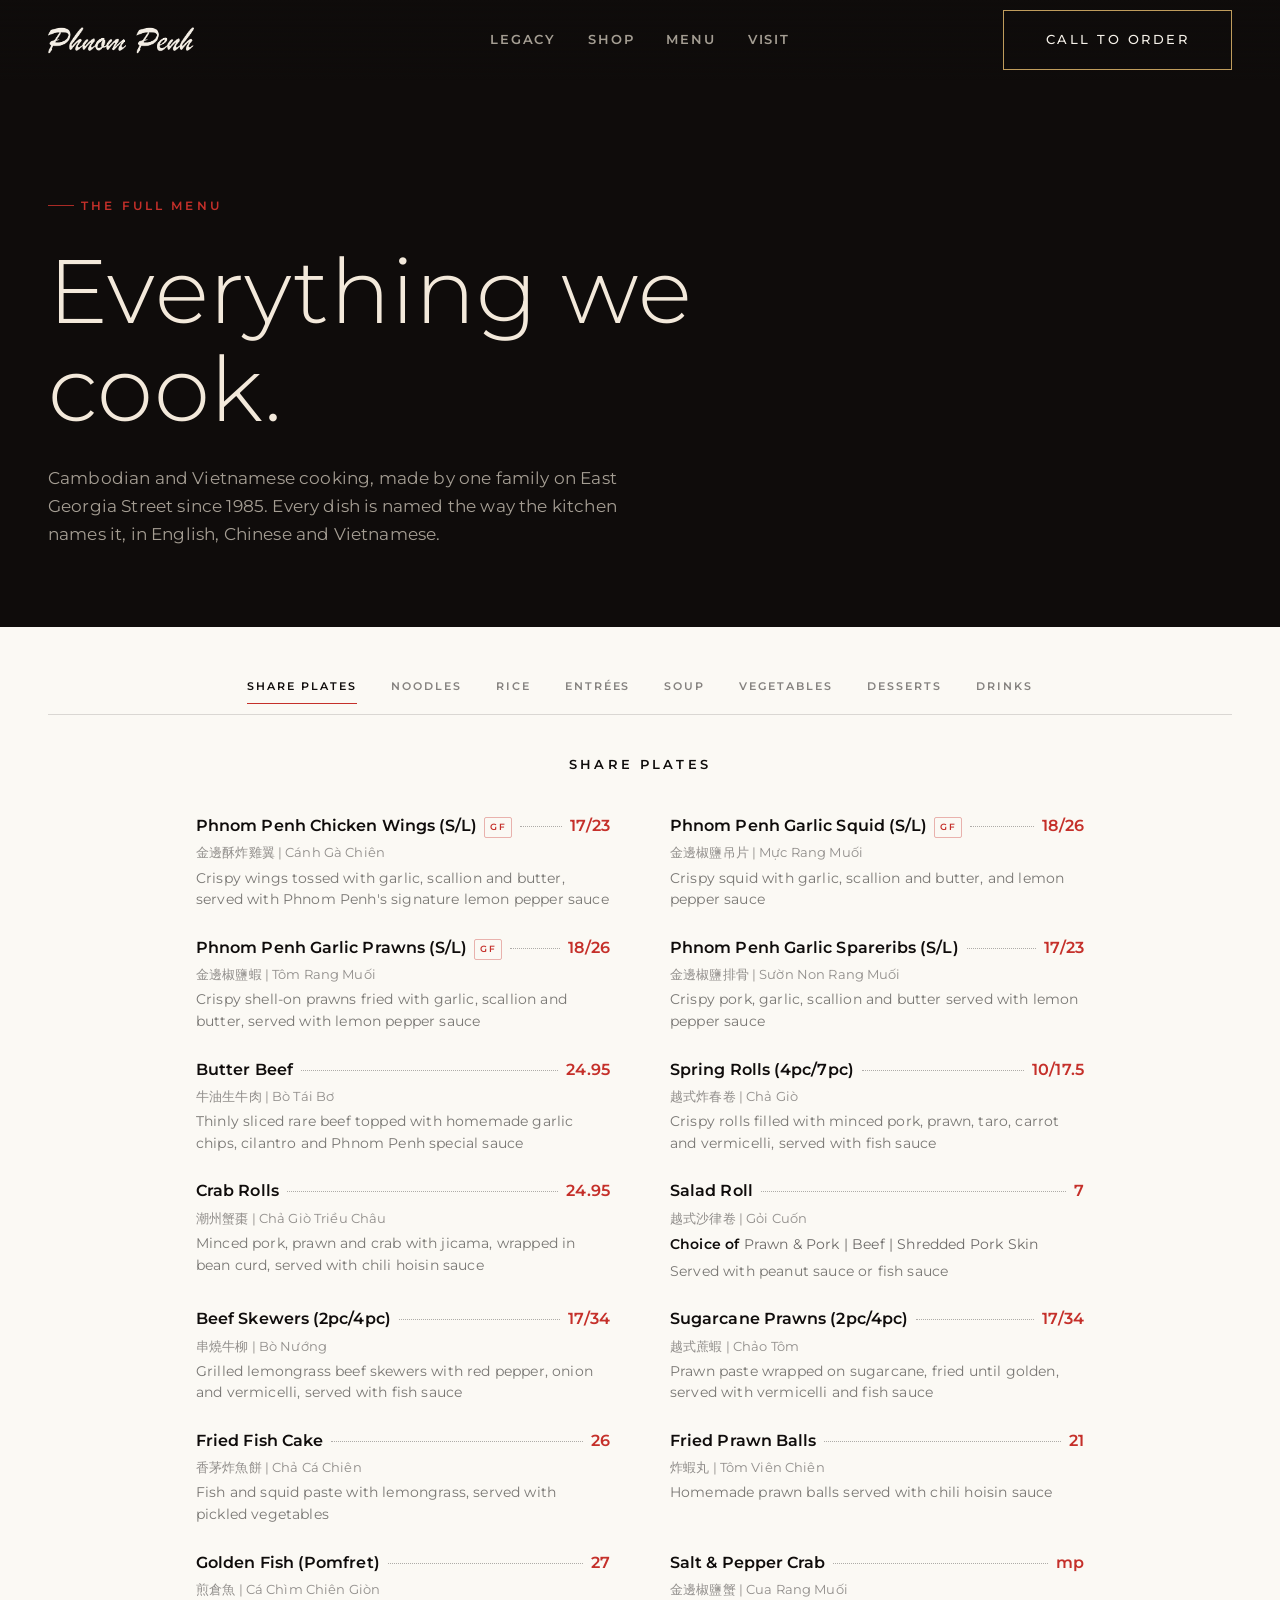
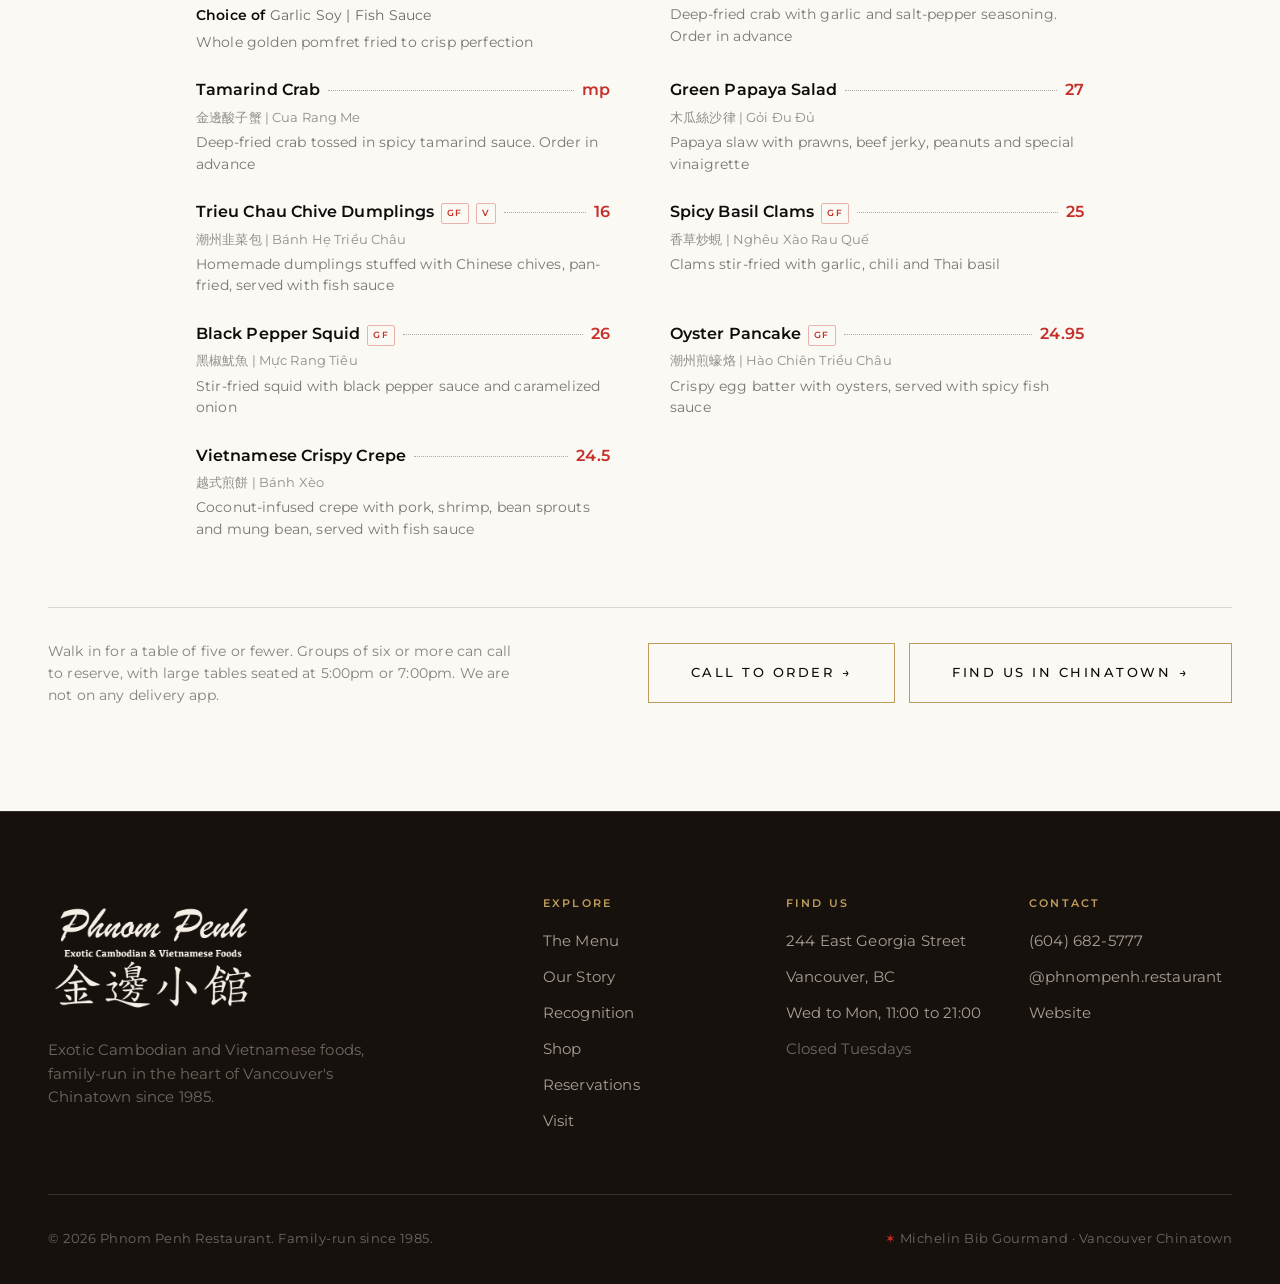
==== commit 9d42f7f4: "Implement two-level mobile menu navigation Mobile/tablet (<600px): - Show 3 main category tabs: Food" ====
--- a/menu.html
+++ b/menu.html
@@ -30,8 +30,15 @@
 
       <nav class="menu-nav" id="menu-nav">
         <div class="wrap">
-          <div class="menu-nav-track">
-            <a class="menu-nav-tab" data-spy="shareplates" href="#shareplates">Share Plates</a>
+          <!-- Main category tabs (mobile/tablet) -->
+          <div class="menu-nav-main-track">
+            <a class="menu-nav-main-tab active" data-category="food" href="#food">Food</a>
+            <a class="menu-nav-main-tab" data-category="desserts" href="#desserts">Desserts</a>
+            <a class="menu-nav-main-tab" data-category="drinks" href="#drinks">Drinks</a>
+          </div>
+          <!-- Subcategory tabs (desktop always visible, mobile under selected main) -->
+          <div class="menu-nav-track" id="menu-nav-subtabs">
+            <a class="menu-nav-tab active" data-spy="shareplates" href="#shareplates">Share Plates</a>
             <a class="menu-nav-tab" data-spy="cambodianstylenoodles" href="#cambodianstylenoodles">Noodles</a>
             <a class="menu-nav-tab" data-spy="ricedishes" href="#ricedishes">Rice</a>
             <a class="menu-nav-tab" data-spy="vietnameseentrées" href="#vietnameseentrées">Entrées</a>
--- a/css/styles.css
+++ b/css/styles.css
@@ -337,6 +337,18 @@
 .menu-nav{position:sticky;top:0;background:var(--surface);border-bottom:1px solid rgba(15,12,11,.14);
   z-index:40;padding:10px 0;display:none}
 .menu-nav.on{display:block}
+
+/* Main category tabs (mobile/tablet only) */
+.menu-nav-main-track{display:none;gap:0;overflow-x:auto;overflow-y:hidden;scroll-behavior:smooth;
+  -webkit-overflow-scrolling:touch;scrollbar-width:none;justify-content:stretch}
+.menu-nav-main-track::-webkit-scrollbar{display:none}
+.menu-nav-main-tab{flex:1;padding:12px 0;font-size:12px;font-weight:600;letter-spacing:.15em;
+  text-transform:uppercase;color:rgba(15,12,11,.5);border-bottom:2px solid transparent;cursor:pointer;
+  transition:color .2s,border-color .2s;white-space:nowrap;text-align:center}
+.menu-nav-main-tab:hover{color:var(--ink)}
+.menu-nav-main-tab.active{color:var(--ink);border-bottom-color:var(--red)}
+
+/* Subcategory tabs */
 .menu-nav-track{display:flex;gap:34px;overflow-x:auto;overflow-y:hidden;scroll-behavior:smooth;
   -webkit-overflow-scrolling:touch;scrollbar-width:none;justify-content:center}
 .menu-nav-track::-webkit-scrollbar{display:none}
@@ -355,8 +367,8 @@
 .menu-lead{color:rgba(15,12,11,.6);max-width:56ch;margin:22px auto 0;font-size:1.02rem;line-height:1.6}
 .menu-cats{display:flex;flex-direction:column;gap:54px;align-items:center;padding-top:42px}
 .menu-cat-title{font-size:.82rem;font-weight:600;letter-spacing:.24em;text-transform:uppercase;color:var(--ink);
-  margin:0 0 24px;text-align:center;width:100%;max-width:900px}
-.menu-items{display:grid;grid-template-columns:1fr 1fr;gap:24px 60px;max-width:900px;margin:0 auto}
+  margin:0 0 42px;text-align:center;width:100%;max-width:1200px}
+.menu-items{display:grid;grid-template-columns:1fr 1fr;gap:24px 60px;max-width:1200px;margin:0 auto}
 .mi-top{display:flex;align-items:baseline;gap:8px}
 .mi-name{font-weight:600;font-size:1rem;color:var(--ink);letter-spacing:.005em}
 .mi-dots{flex:1;border-bottom:1px dotted rgba(15,12,11,.32);transform:translateY(-4px)}
@@ -591,6 +603,7 @@
 
   /* menu nav */
   .menu-nav{padding:10px 0;top:0}
+  .menu-nav-main-track{display:none}
   .menu-nav-track{gap:26px}
 
   /* story chapters */
@@ -666,4 +679,9 @@
   .panel{padding:32px 26px}
   .menu-items{grid-template-columns:1fr;gap:20px}
   .menu-foot{flex-direction:column;align-items:flex-start}
+
+  /* menu nav: show main categories, hide unrelated subcategories */
+  .menu-nav-main-track{display:flex}
+  .menu-nav-track{display:none}
+  .menu-nav-track.active{display:flex}
 }
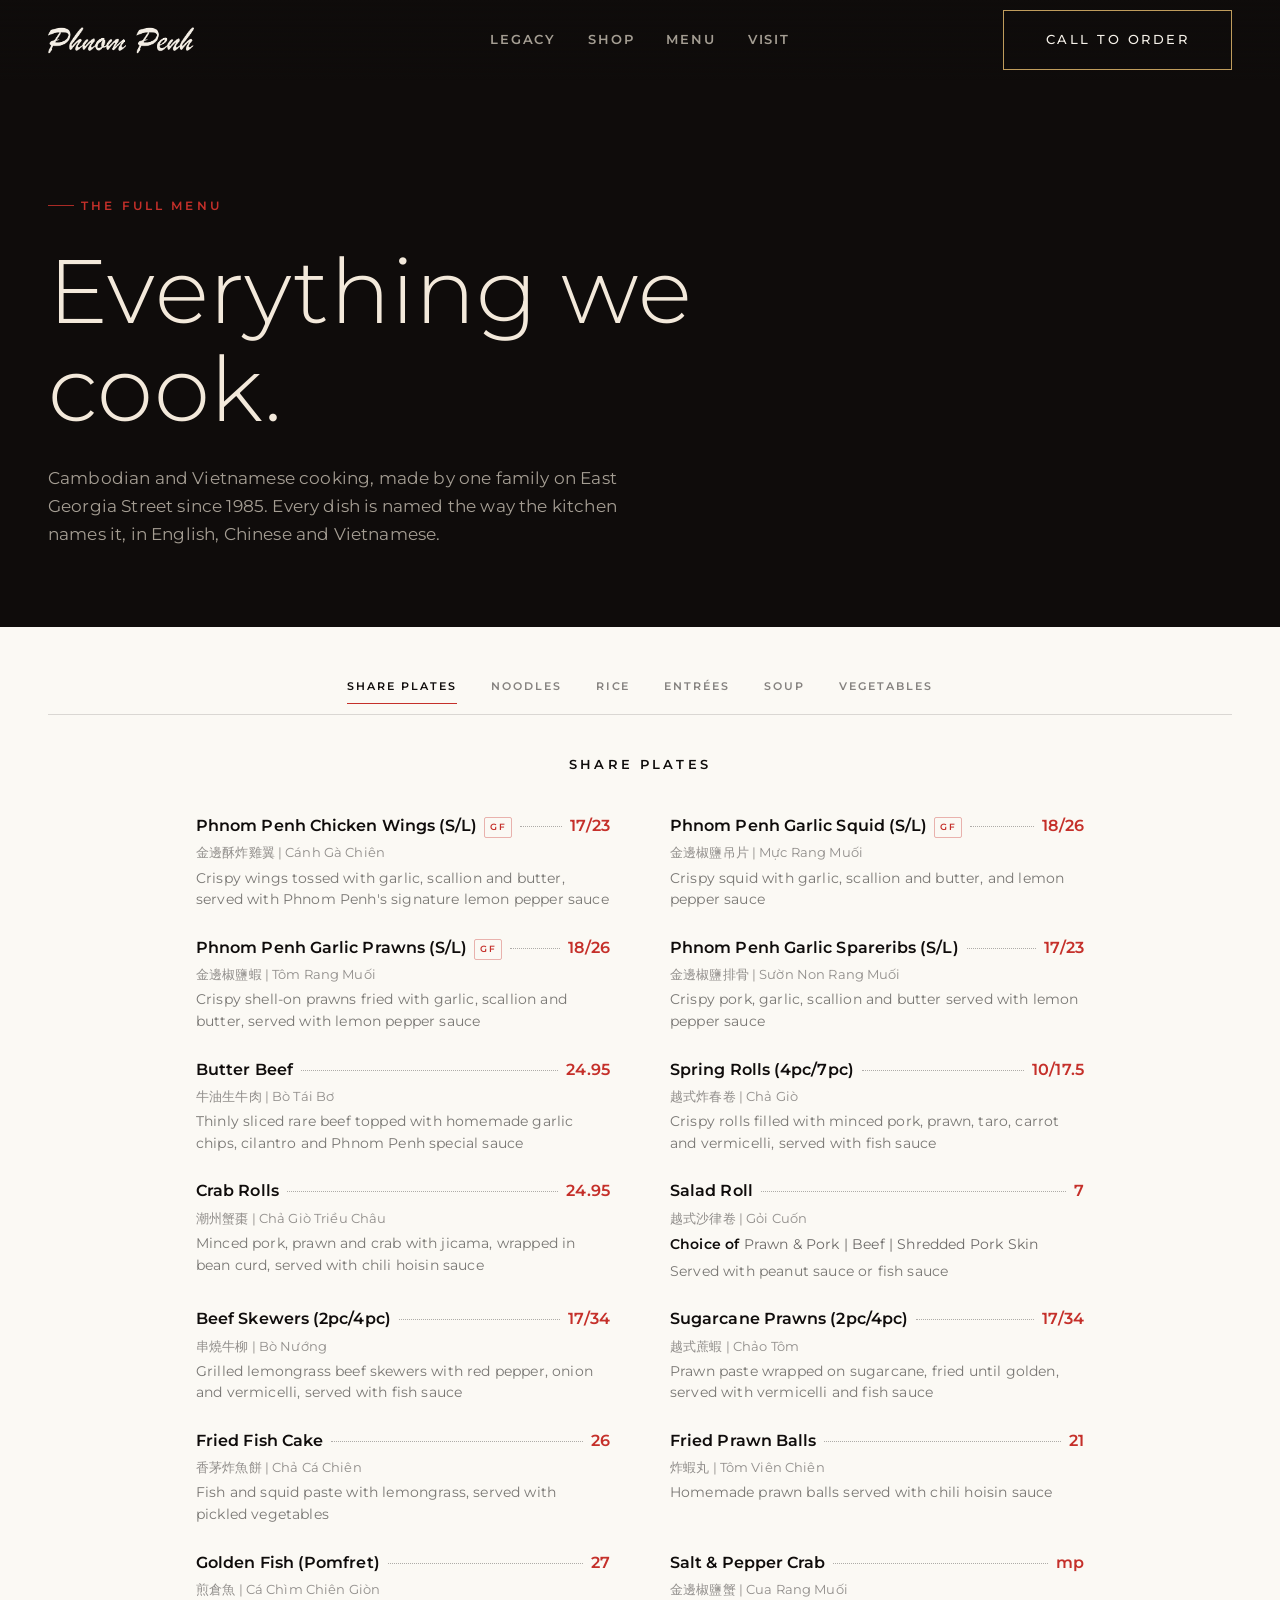
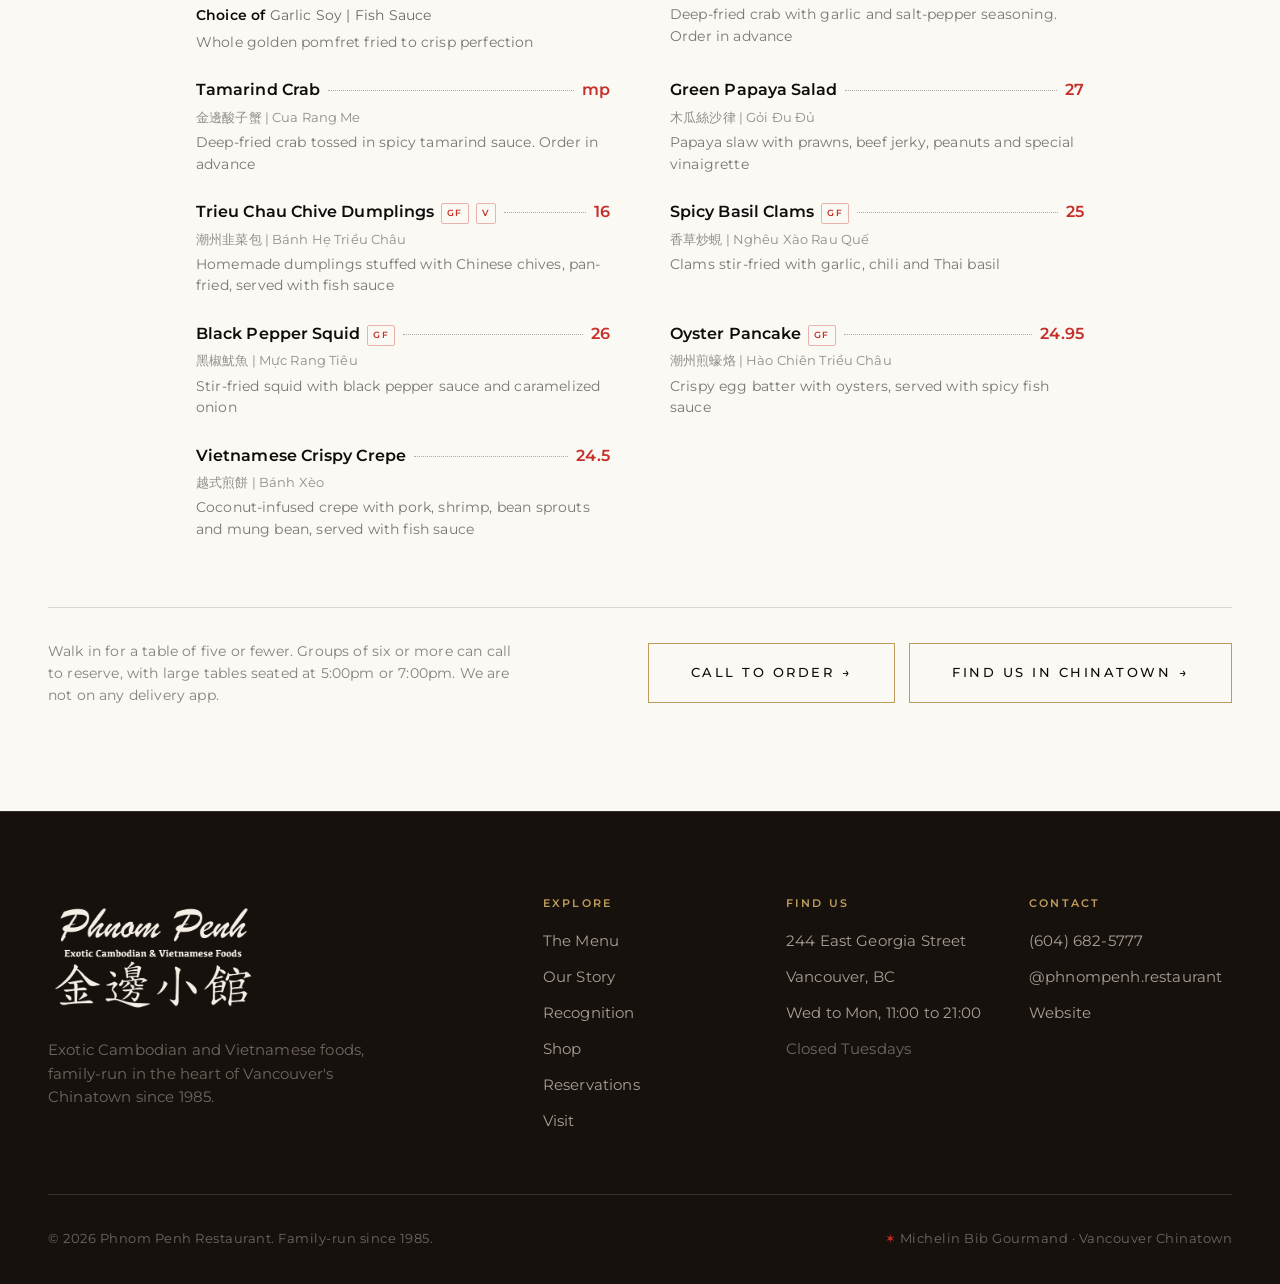
==== commit a31e48b8: "Add sub-navigation bars for mobile food categories Mobile/tablet structure: - Main categories: Food," ====
--- a/menu.html
+++ b/menu.html
@@ -36,15 +36,25 @@
             <a class="menu-nav-main-tab" data-category="desserts" href="#desserts">Desserts</a>
             <a class="menu-nav-main-tab" data-category="drinks" href="#drinks">Drinks</a>
           </div>
-          <!-- Subcategory tabs (desktop always visible, mobile under selected main) -->
-          <div class="menu-nav-track" id="menu-nav-subtabs">
+
+          <!-- Subcategory tabs grouped by category -->
+          <!-- Food subcategories -->
+          <div class="menu-nav-track menu-nav-subtrack active" data-category="food" id="menu-nav-subtabs-food">
             <a class="menu-nav-tab active" data-spy="shareplates" href="#shareplates">Share Plates</a>
             <a class="menu-nav-tab" data-spy="cambodianstylenoodles" href="#cambodianstylenoodles">Noodles</a>
             <a class="menu-nav-tab" data-spy="ricedishes" href="#ricedishes">Rice</a>
             <a class="menu-nav-tab" data-spy="vietnameseentrées" href="#vietnameseentrées">Entrées</a>
             <a class="menu-nav-tab" data-spy="soupclaypot" href="#soupclaypot">Soup</a>
             <a class="menu-nav-tab" data-spy="vegetabledishes" href="#vegetabledishes">Vegetables</a>
+          </div>
+
+          <!-- Desserts subcategories -->
+          <div class="menu-nav-track menu-nav-subtrack" data-category="desserts" id="menu-nav-subtabs-desserts">
             <a class="menu-nav-tab" data-spy="desserts" href="#desserts">Desserts</a>
+          </div>
+
+          <!-- Drinks subcategories -->
+          <div class="menu-nav-track menu-nav-subtrack" data-category="drinks" id="menu-nav-subtabs-drinks">
             <a class="menu-nav-tab" data-spy="drinks" href="#drinks">Drinks</a>
           </div>
         </div>
--- a/css/styles.css
+++ b/css/styles.css
@@ -357,6 +357,10 @@
   transition:color .2s,border-color .2s;white-space:nowrap}
 .menu-nav-tab:hover{color:var(--ink)}
 .menu-nav-tab.active{color:var(--ink);border-bottom-color:var(--red)}
+
+/* Grouped subcategory tracks (for mobile/tablet) */
+.menu-nav-subtrack{display:none}
+.menu-nav-subtrack.active{display:flex}
 
 /* ========== menu ========== */
 .menu{background:var(--surface);color:var(--ink);padding:32px 0 104px}
@@ -605,6 +609,7 @@
   .menu-nav{padding:10px 0;top:0}
   .menu-nav-main-track{display:none}
   .menu-nav-track{gap:26px}
+  .menu-nav-subtrack{display:none !important}
 
   /* story chapters */
   .chapter{grid-template-columns:1fr 1.4fr;gap:40px;padding-bottom:60px}
@@ -680,8 +685,10 @@
   .menu-items{grid-template-columns:1fr;gap:20px}
   .menu-foot{flex-direction:column;align-items:flex-start}
 
-  /* menu nav: show main categories, hide unrelated subcategories */
+  /* menu nav: show main categories and their subcategories on mobile/tablet */
   .menu-nav-main-track{display:flex}
   .menu-nav-track{display:none}
   .menu-nav-track.active{display:flex}
+  .menu-nav-subtrack{display:none}
+  .menu-nav-subtrack.active{display:flex !important}
 }
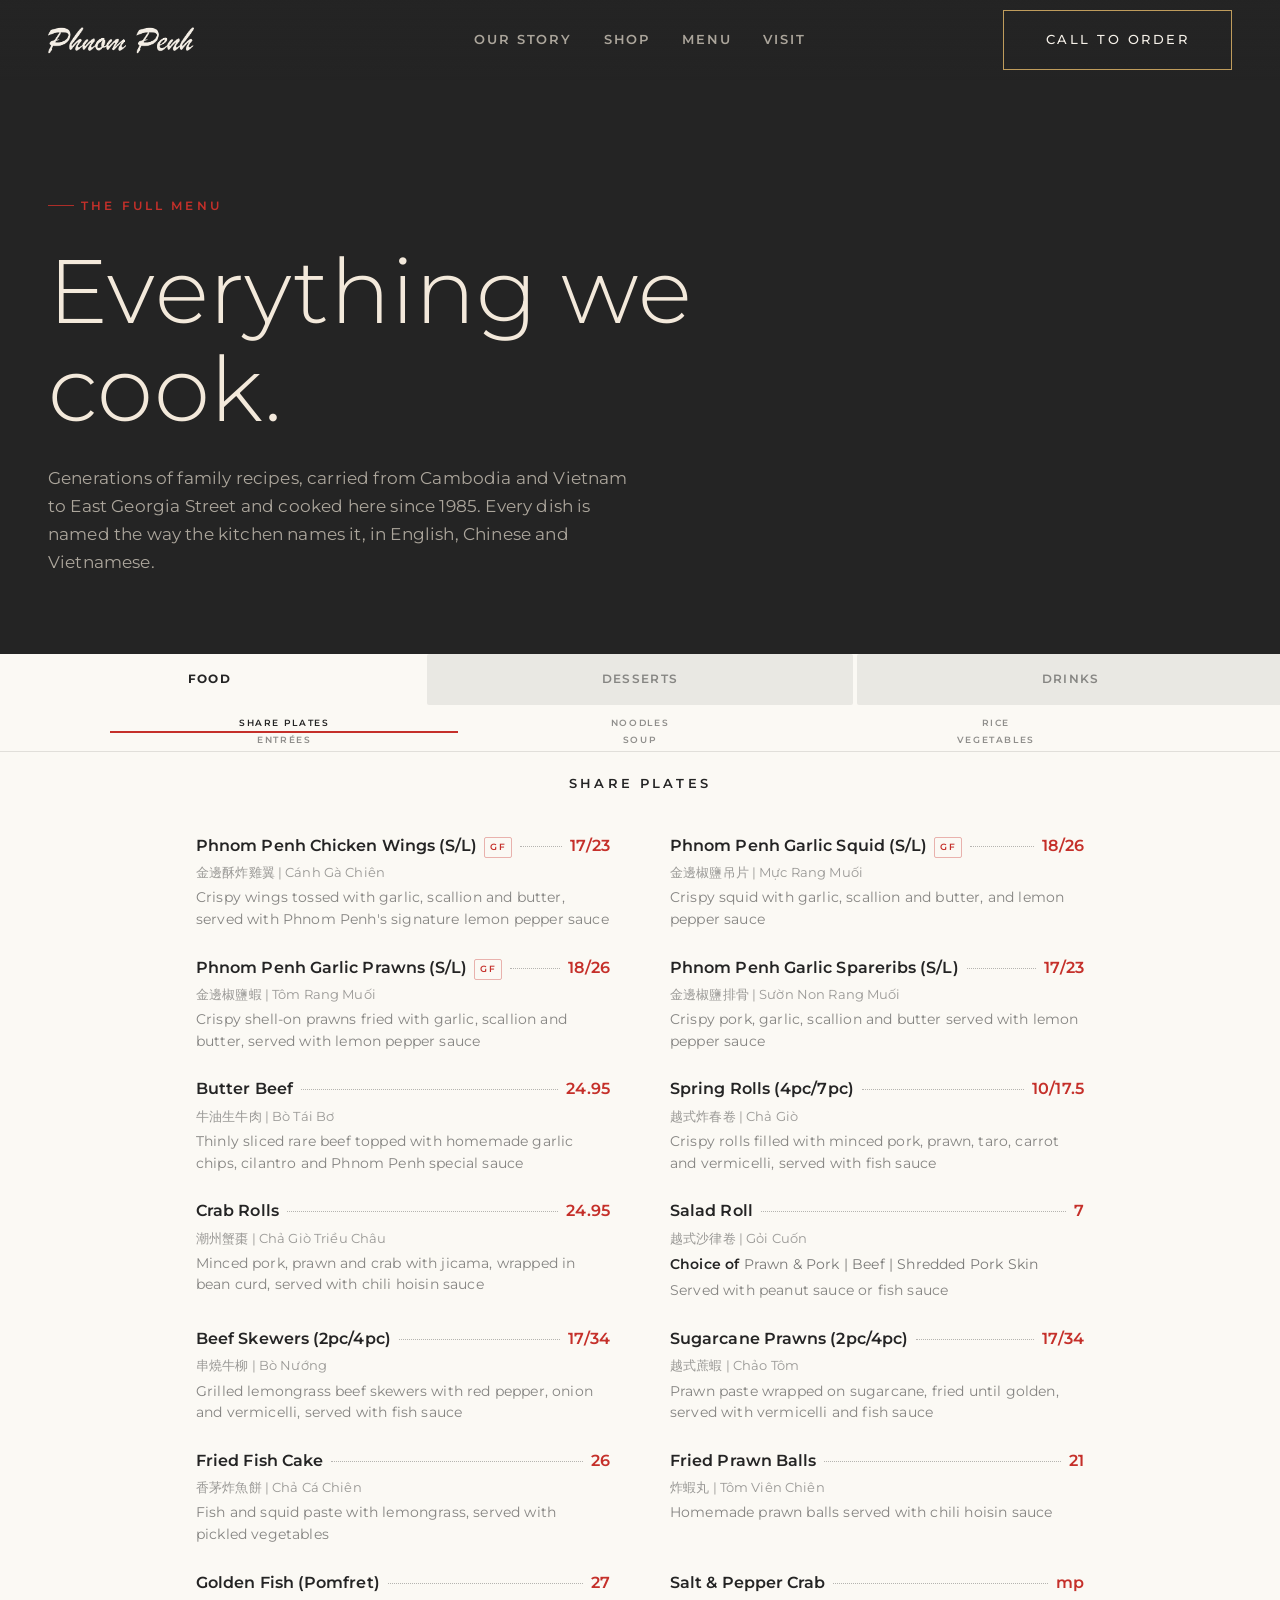
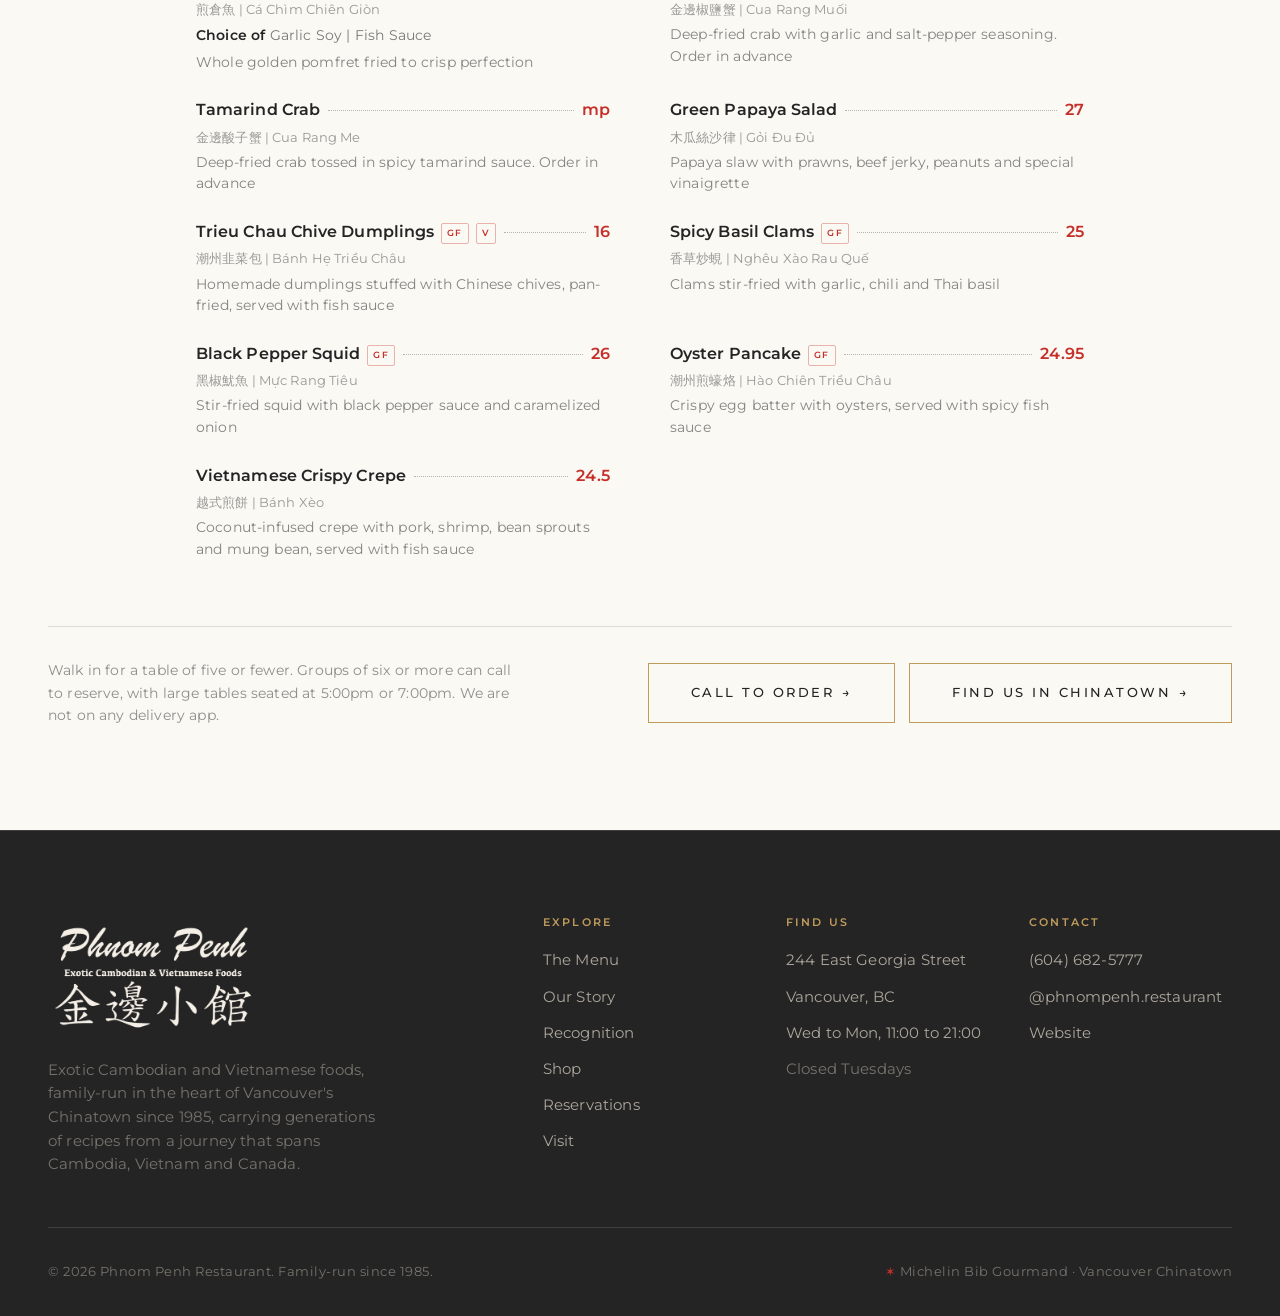
==== commit aa18452d: "Redesign homepage visit and feed sections, weave positioning message site wide - Visit section becom" ====
--- a/menu.html
+++ b/menu.html
@@ -21,7 +21,7 @@
     <div class="wrap">
       <p class="eyebrow reveal">The Full Menu</p>
       <h1 class="reveal d1">Everything we cook.</h1>
-      <p class="page-lead reveal d2">Cambodian and Vietnamese cooking, made by one family on East Georgia Street since 1985. Every dish is named the way the kitchen names it, in English, Chinese and Vietnamese.</p>
+      <p class="page-lead reveal d2">Generations of family recipes, carried from Cambodia and Vietnam to East Georgia Street and cooked here since 1985. Every dish is named the way the kitchen names it, in English, Chinese and Vietnamese.</p>
     </div>
   </section>
 
--- a/css/styles.css
+++ b/css/styles.css
@@ -28,6 +28,7 @@
    23. Visit
    24. Footer
    25. Page head, story chapters, shop
+   25b. Light homepage variant, index-2.html
    26. Responsive
 
    RESERVED means no page uses it yet. These are the parts bin for story.html,
@@ -43,9 +44,9 @@
    1. Tokens                                              DESIGN.md 2
    -------------------------------------------------------------------------- */
 :root{
-  --ink:#0F0C0B;                        /* page ground, darkest */
-  --ink-2:#17110E;                      /* second dark ground, legacy and footer */
-  --ink-3:#1F1814;                      /* third dark ground, panels */
+  --ink:#242424;                        /* the one dark ground, used site wide */
+  --ink-2:#242424;                      /* kept for existing selectors, same charcoal */
+  --ink-3:#242424;                      /* kept for existing selectors, same charcoal */
   --paper:#F3E9DB;                      /* warm cream, text on dark grounds */
   --surface:#FBF9F4;                    /* near white, the two light section grounds */
   --paper-dim:rgba(243,233,219,.66);    /* secondary text on dark */
@@ -53,6 +54,7 @@
   --red:#C5302A;                        /* accent, prices, rules, dots, nav underline */
   --red-deep:#9E241F;                   /* dark stop of red gradients */
   --gold:#BF9C5C;                       /* button borders, eyebrows, labels */
+  --mint:#57D7A5;                       /* second accent, sparing, dark grounds only, DESIGN.md 2 */
   --line:rgba(243,233,219,.14);         /* hairline on dark */
   --line-strong:rgba(243,233,219,.26);  /* hairline on dark, hover */
   --maxw:1240px;                        /* content container */
@@ -69,14 +71,13 @@
   font-family:"Montserrat",system-ui,sans-serif;
   font-size:16.5px;line-height:1.65;letter-spacing:.01em;
   -webkit-font-smoothing:antialiased;text-rendering:optimizeLegibility;
-  overflow-x:hidden;
 }
 h1,h2,h3{font-family:"Montserrat",sans-serif;font-weight:300;
   line-height:1.1;letter-spacing:.005em;margin:0;}
 
 /* Section heading. One size for every section on every page, DESIGN.md 3.
    The colour and the max-width stay with each section. */
-.mich-h2,.legacy-h2,.pop-head h2,.news-head h2,.visit-head h2,.chapter-body h2{
+.mich-h2,.legacy-h2,.pop-head h2,.news-head h2,.visit-head h2,.chapter-body h2,.feed-head h2{
   font-size:clamp(2rem,4.6vw,3.3rem)}
 a{color:inherit;text-decoration:none}
 img{display:block;max-width:100%}
@@ -95,9 +96,9 @@
   border:1.5px solid var(--gold);background:transparent;color:#F6F1E9;
   transition:background .35s var(--ease),color .35s var(--ease),border-color .35s var(--ease);cursor:pointer;white-space:nowrap}
 .btn-red{background:transparent;color:#F6F1E9;border:1.5px solid var(--gold)}
-.btn-red:hover{background:var(--gold);color:#171310;border-color:var(--gold)}
+.btn-red:hover{background:var(--gold);color:#242424;border-color:var(--gold)}
 .btn-ghost{border-color:var(--gold);color:#F6F1E9}
-.btn-ghost:hover{background:var(--gold);color:#171310;border-color:var(--gold)}
+.btn-ghost:hover{background:var(--gold);color:#242424;border-color:var(--gold)}
 .btn .ar{transition:transform .3s var(--ease)}
 .btn:hover .ar{transform:translateX(4px)}
 
@@ -117,9 +118,9 @@
    lays out identically before and after the swap and nothing jumps. */
 .head-slot{height:80px}
 .site-head{position:sticky;top:0;z-index:60;transition:background .4s var(--ease),border-color .4s}
-.site-head::after{content:"";position:absolute;inset:0;background:linear-gradient(var(--ink),rgba(15,12,11,0));
+.site-head::after{content:"";position:absolute;inset:0;background:linear-gradient(var(--ink),rgba(36,36,36,0));
   opacity:1;transition:opacity .4s;z-index:-1;pointer-events:none}
-.site-head.solid{background:rgba(15,12,11,.92);backdrop-filter:blur(10px);
+.site-head.solid{background:rgba(36,36,36,.92);backdrop-filter:blur(10px);
   border-bottom:1px solid var(--line)}
 .site-head.solid::after{opacity:0}
 .nav{position:relative;display:flex;align-items:center;min-height:80px}
@@ -159,8 +160,8 @@
 @keyframes heroZoom{to{transform:scale(1)}}
 .hero-scrim{position:absolute;inset:0;z-index:1;pointer-events:none;
   background:
-    linear-gradient(94deg,rgba(15,12,11,.94) 0%,rgba(15,12,11,.80) 34%,rgba(15,12,11,.18) 66%,rgba(15,12,11,.34) 100%),
-    linear-gradient(0deg,rgba(15,12,11,.94) 2%,rgba(15,12,11,.30) 45%,rgba(15,12,11,0) 78%);}
+    linear-gradient(94deg,rgba(36,36,36,.94) 0%,rgba(36,36,36,.80) 34%,rgba(36,36,36,.18) 66%,rgba(36,36,36,.34) 100%),
+    linear-gradient(0deg,rgba(36,36,36,.94) 2%,rgba(36,36,36,.30) 45%,rgba(36,36,36,0) 78%);}
 /* Centred, then nudged just below the optical centre. The nudge is capped so
    it stays a nudge on a tall monitor, and it is small enough that the block
    never overflows a short window. Replaces align-items:flex-end, which pinned
@@ -201,16 +202,16 @@
 .story h2{font-size:clamp(2.2rem,5vw,3.9rem);color:var(--ink);max-width:14ch;margin-top:16px}
 .story .eyebrow{color:var(--red)}
 .story .eyebrow::before{background:var(--red)}
-.story p{color:rgba(15,12,11,.74);margin:0 0 18px;max-width:52ch}
+.story p{color:rgba(36,36,36,.74);margin:0 0 18px;max-width:52ch}
 .story p:first-of-type{margin-top:4px}
 .badges{display:flex;flex-wrap:wrap;gap:10px;margin-top:30px}
 .badge{font-size:11.5px;font-weight:700;letter-spacing:.1em;text-transform:uppercase;
-  border:1px solid rgba(15,12,11,.18);border-radius:999px;padding:9px 15px;color:rgba(15,12,11,.7)}
+  border:1px solid rgba(36,36,36,.18);border-radius:999px;padding:9px 15px;color:rgba(36,36,36,.7)}
 .badge b{color:var(--red)}
-.story-logo{margin-top:42px;padding-top:34px;border-top:1px solid rgba(15,12,11,.14)}
+.story-logo{margin-top:42px;padding-top:34px;border-top:1px solid rgba(36,36,36,.14)}
 .story-logo img{width:min(360px,80%)}
 .story-logo span{display:block;margin-top:14px;font-size:13px;letter-spacing:.16em;
-  text-transform:uppercase;color:rgba(15,12,11,.5)}
+  text-transform:uppercase;color:rgba(36,36,36,.5)}
 
 /* ---------- icons rail ---------- */
 .rail-sec{padding:104px 0 110px;background:var(--ink)}
@@ -244,7 +245,7 @@
 /* No background-image on purpose. The photograph is a content choice, so the
    page that uses .feature sets it, following the pattern in .hero-bg. */
 .feature-scrim{position:absolute;inset:0;z-index:1;
-  background:linear-gradient(90deg,rgba(15,12,11,.92) 0%,rgba(15,12,11,.74) 40%,rgba(15,12,11,.30) 100%)}
+  background:linear-gradient(90deg,rgba(36,36,36,.92) 0%,rgba(36,36,36,.74) 40%,rgba(36,36,36,.30) 100%)}
 .feature-inner{position:relative;z-index:2;padding:90px 0;max-width:640px}
 .feature h2{font-size:clamp(2.2rem,5.4vw,4.1rem);margin:18px 0 0}
 .feature p{color:var(--paper-dim);margin:22px 0 32px;max-width:48ch;font-size:1.1rem}
@@ -295,12 +296,12 @@
 }
 
 .card h3 .price{margin-left:auto;color:var(--gold);font-weight:600;font-size:1.02rem;letter-spacing:.01em}
-.story-photo{margin-top:42px;padding-top:34px;border-top:1px solid rgba(15,12,11,.14)}
+.story-photo{margin-top:42px;padding-top:34px;border-top:1px solid rgba(36,36,36,.14)}
 .story-photo img{width:min(380px,92%);border-radius:4px;display:block}
-.story-photo span{display:block;margin-top:14px;font-size:13px;letter-spacing:.16em;text-transform:uppercase;color:rgba(15,12,11,.5)}
+.story-photo span{display:block;margin-top:14px;font-size:13px;letter-spacing:.16em;text-transform:uppercase;color:rgba(36,36,36,.5)}
 
 /* ---------- michelin recognition ---------- */
-.mich{background:var(--surface);color:var(--ink);padding:98px 0 106px;border-top:1px solid rgba(15,12,11,.10)}
+.mich{background:var(--surface);color:var(--ink);padding:98px 0 106px;border-top:1px solid rgba(36,36,36,.10)}
 .mich-wrap{max-width:860px;margin:0 auto;text-align:center;display:flex;flex-direction:column;align-items:center}
 .mich-emblem{width:134px;height:134px;margin-bottom:30px;filter:drop-shadow(0 14px 30px rgba(166,44,38,.28))}
 .mich-emblem svg{width:100%;height:100%;display:block}
@@ -311,14 +312,14 @@
 .mich-years{display:grid;grid-template-columns:repeat(4,1fr)}
 .mich-years span{font-family:"Montserrat",sans-serif;font-weight:300;font-size:2rem;color:var(--ink);letter-spacing:.02em}
 .mich-track{position:relative;display:grid;grid-template-columns:repeat(4,1fr);align-items:center;margin:18px 0 16px}
-.mich-track::before{content:"";position:absolute;left:12.5%;right:12.5%;top:50%;height:1px;background:rgba(15,12,11,.22)}
+.mich-track::before{content:"";position:absolute;left:12.5%;right:12.5%;top:50%;height:1px;background:rgba(36,36,36,.22)}
 .mich-track .mt-dot{justify-self:center;width:9px;height:9px;border-radius:50%;background:var(--red);position:relative;z-index:1;box-shadow:0 0 0 4px var(--surface)}
 /* minmax(0,1fr), not 1fr. A bare 1fr track cannot shrink below its widest
    unbreakable word, so "Inaugural" and "Gourmand" forced the four tracks to
    312px inside a 280px container and the page scrolled sideways below 353px. */
 .mich-labels{display:grid;grid-template-columns:repeat(4,minmax(0,1fr));gap:8px}
-.mich-labels span{font-size:11px;letter-spacing:.13em;text-transform:uppercase;color:rgba(15,12,11,.55);padding:0 6px;line-height:1.45}
-.mich-sub{color:rgba(15,12,11,.6);max-width:50ch;margin:34px auto 0;font-size:1rem;line-height:1.6}
+.mich-labels span{font-size:11px;letter-spacing:.13em;text-transform:uppercase;color:rgba(36,36,36,.55);padding:0 6px;line-height:1.45}
+.mich-sub{color:rgba(36,36,36,.6);max-width:50ch;margin:34px auto 0;font-size:1rem;line-height:1.6}
 
 /* ---------- legacy ---------- */
 .legacy{background:var(--ink-2);color:var(--paper);padding:102px 0 110px}
@@ -334,81 +335,130 @@
 .legacy-cta-wrap{text-align:center;margin-top:54px;display:flex;justify-content:center;gap:24px;flex-wrap:wrap}
 
 /* ---------- menu section navigation ---------- */
-.menu-nav{position:sticky;top:0;background:var(--surface);border-bottom:1px solid rgba(15,12,11,.14);
-  z-index:40;padding:10px 0;display:none}
+.menu-nav{position:sticky;top:0;background:var(--surface);border-bottom:none;
+  z-index:40;padding:0;margin-top:0;margin-bottom:24px;display:none;overflow:hidden;
+  width:100vw;margin-left:calc(-50vw + 50%);margin-right:calc(-50vw + 50%)}
 .menu-nav.on{display:block}
 
-/* Main category tabs (mobile/tablet only) */
-.menu-nav-main-track{display:none;gap:0;overflow-x:auto;overflow-y:hidden;scroll-behavior:smooth;
-  -webkit-overflow-scrolling:touch;scrollbar-width:none;justify-content:stretch}
+/* Main category tabs (mobile/tablet only) - Large box style */
+.menu-nav-main-track{display:flex;gap:4px;padding:0;margin:0 calc(-50vw + 50% - 4px) 0 calc(-50vw + 50% - 4px);width:calc(100vw + 8px);background:var(--surface);align-items:flex-start}
 .menu-nav-main-track::-webkit-scrollbar{display:none}
-.menu-nav-main-tab{flex:1;padding:12px 0;font-size:12px;font-weight:600;letter-spacing:.15em;
-  text-transform:uppercase;color:rgba(15,12,11,.5);border-bottom:2px solid transparent;cursor:pointer;
-  transition:color .2s,border-color .2s;white-space:nowrap;text-align:center}
-.menu-nav-main-tab:hover{color:var(--ink)}
-.menu-nav-main-tab.active{color:var(--ink);border-bottom-color:var(--red)}
-
-/* Subcategory tabs */
+.menu-nav-main-tab{flex:1 1 0;padding:18px;font-size:12px;font-weight:600;letter-spacing:.11em;
+  text-transform:uppercase;color:rgba(36,36,36,.5);background:rgba(36,36,36,.08);border:none;cursor:pointer;
+  transition:background .25s,color .25s;white-space:normal;text-align:center;border-radius:2px;line-height:1.2}
+.menu-nav-main-tab:hover{background:rgba(36,36,36,.12);color:var(--ink)}
+.menu-nav-main-tab.active{color:var(--ink);background:var(--surface);font-weight:700}
+.menu-nav-main-tab:focus-visible,.menu-nav-tab:focus-visible{outline:none}
+
+/* Subcategory tabs - Desktop style (centered, spaced) */
 .menu-nav-track{display:flex;gap:34px;overflow-x:auto;overflow-y:hidden;scroll-behavior:smooth;
-  -webkit-overflow-scrolling:touch;scrollbar-width:none;justify-content:center}
+  -webkit-overflow-scrolling:touch;scrollbar-width:none;justify-content:center;padding:12px 0}
 .menu-nav-track::-webkit-scrollbar{display:none}
 .menu-nav-tab{flex-shrink:0;padding:8px 0;font-size:11px;font-weight:600;letter-spacing:.18em;
-  text-transform:uppercase;color:rgba(15,12,11,.5);border-bottom:1.5px solid transparent;cursor:pointer;
+  text-transform:uppercase;color:rgba(36,36,36,.5);border-bottom:1.5px solid transparent;cursor:pointer;
   transition:color .2s,border-color .2s;white-space:nowrap}
 .menu-nav-tab:hover{color:var(--ink)}
 .menu-nav-tab.active{color:var(--ink);border-bottom-color:var(--red)}
 
-/* Grouped subcategory tracks (for mobile/tablet) */
-.menu-nav-subtrack{display:none}
+/* Grouped subcategory tracks (for mobile/tablet) - all items visible */
+.menu-nav-subtrack{display:none;flex-wrap:wrap;column-gap:8px;row-gap:0px;overflow-x:visible;overflow-y:visible;
+  -webkit-overflow-scrolling:touch;scrollbar-width:none;padding:0;border-bottom:1px solid rgba(36,36,36,.12);
+  margin:9px calc(-50vw + 50% - 4px) 0 calc(-50vw + 50% - 4px);justify-content:center;width:calc(100vw + 8px);background:var(--surface)}
+.menu-nav-subtrack::-webkit-scrollbar{display:none}
 .menu-nav-subtrack.active{display:flex}
+.menu-nav-subtrack .menu-nav-tab{flex:0 0 27%;padding:2px 1px;font-size:9px;border-bottom-width:2px;white-space:nowrap;overflow:hidden;text-overflow:ellipsis;min-width:0;text-align:center}
+.menu-nav-subtrack .menu-nav-tab:nth-child(-n+3){padding:2px 1px 0px 1px}
+.menu-nav-subtrack .menu-nav-tab:nth-child(n+4){padding:0px 1px 2px 1px}
 
 /* ========== menu ========== */
-.menu{background:var(--surface);color:var(--ink);padding:32px 0 104px}
+.menu{background:var(--surface);color:var(--ink);padding:0 0 104px}
 .menu-head{max-width:760px;margin:0 auto 54px;text-align:center;display:flex;flex-direction:column;align-items:center}
 .menu-head .eyebrow{color:var(--red);justify-content:center}
 .menu-head .eyebrow::before{background:var(--red);opacity:.8}
 .menu-head h2{color:var(--ink);margin-top:14px}
-.menu-lead{color:rgba(15,12,11,.6);max-width:56ch;margin:22px auto 0;font-size:1.02rem;line-height:1.6}
-.menu-cats{display:flex;flex-direction:column;gap:54px;align-items:center;padding-top:42px}
+.menu-lead{color:rgba(36,36,36,.6);max-width:56ch;margin:22px auto 0;font-size:1.02rem;line-height:1.6}
+.menu-cats{display:flex;flex-direction:column;gap:54px;align-items:center;padding-top:0}
 .menu-cat-title{font-size:.82rem;font-weight:600;letter-spacing:.24em;text-transform:uppercase;color:var(--ink);
   margin:0 0 42px;text-align:center;width:100%;max-width:1200px}
 .menu-items{display:grid;grid-template-columns:1fr 1fr;gap:24px 60px;max-width:1200px;margin:0 auto}
 .mi-top{display:flex;align-items:baseline;gap:8px}
 .mi-name{font-weight:600;font-size:1rem;color:var(--ink);letter-spacing:.005em}
-.mi-dots{flex:1;border-bottom:1px dotted rgba(15,12,11,.32);transform:translateY(-4px)}
+.mi-dots{flex:1;border-bottom:1px dotted rgba(36,36,36,.32);transform:translateY(-4px)}
 .mi-price{color:var(--red);font-weight:600;font-size:.98rem;white-space:nowrap}
-.mi-desc{color:rgba(15,12,11,.55);font-size:.9rem;margin:5px 0 0;line-height:1.5;max-width:46ch}
+.mi-desc{color:rgba(36,36,36,.55);font-size:.9rem;margin:5px 0 0;line-height:1.5;max-width:46ch}
 /* The real menu names every dish in three languages and marks the gluten free
    and vegetarian ones. DESIGN.md 5. */
-.mi-alt{color:rgba(15,12,11,.45);font-size:.84rem;margin:3px 0 0;line-height:1.5;letter-spacing:.01em}
+.mi-alt{color:rgba(36,36,36,.45);font-size:.84rem;margin:3px 0 0;line-height:1.5;letter-spacing:.01em}
 /* The printed menu sets every "Choice of" in bold on its own line, because it
    is what the customer has to decide, not description. Keep it that way. */
 .mi-choice{font-size:.9rem;font-weight:600;color:var(--ink);margin:6px 0 0;line-height:1.5}
-.mi-choice span{font-weight:400;color:rgba(15,12,11,.6)}
+.mi-choice span{font-weight:400;color:rgba(36,36,36,.6)}
 .mi-extra{font-size:.9rem;font-weight:600;color:var(--ink);margin:6px 0 0;line-height:1.5}
 .mi-tag{display:inline-block;font-size:9px;font-weight:600;letter-spacing:.14em;text-transform:uppercase;
   color:var(--red);border:1px solid rgba(197,48,42,.35);border-radius:2px;padding:2px 5px;margin-left:7px;
   position:relative;top:-1px;white-space:nowrap}
-.menu-cat-note{color:rgba(15,12,11,.5);font-size:.9rem;line-height:1.55;margin:0 0 26px;max-width:60ch}
+.menu-cat-note{color:rgba(36,36,36,.5);font-size:.9rem;line-height:1.55;margin:0 0 26px;max-width:60ch}
 .menu-cat-note b{display:block;font-weight:600;color:var(--ink);font-size:.96rem;margin-bottom:2px}
-.menu-sub-title{font-size:.75rem;font-weight:600;letter-spacing:.24em;text-transform:uppercase;color:rgba(15,12,11,.5);
-  margin:32px 0 16px;padding:16px 0 0;border-top:1px solid rgba(15,12,11,.08)}
+.menu-sub-title{font-size:.75rem;font-weight:600;letter-spacing:.24em;text-transform:uppercase;color:rgba(36,36,36,.5);
+  margin:32px 0 16px;padding:16px 0 0;border-top:1px solid rgba(36,36,36,.08)}
 
 /* menu as tabs */
 .menu-cats > div{display:none}
 .menu-cats > div.active{display:block}
 .menu-addons{display:flex;flex-wrap:wrap;gap:10px 26px;margin-top:22px;padding-top:20px;
-  border-top:1px solid rgba(15,12,11,.14)}
-.menu-addons span{font-size:.9rem;color:rgba(15,12,11,.6)}
+  border-top:1px solid rgba(36,36,36,.14)}
+.menu-addons span{font-size:.9rem;color:rgba(36,36,36,.6)}
 .menu-addons b{font-weight:600;color:var(--ink)}
 .menu-addons i{font-style:normal;color:var(--red);font-weight:600}
 .menu-foot{display:flex;justify-content:space-between;align-items:center;flex-wrap:wrap;gap:22px;
-  margin-top:66px;padding-top:32px;border-top:1px solid rgba(15,12,11,.14)}
-.menu-note{color:rgba(15,12,11,.5);font-size:.9rem;max-width:52ch;margin:0;line-height:1.55}
+  margin-top:66px;padding-top:32px;border-top:1px solid rgba(36,36,36,.14)}
+.menu-note{color:rgba(36,36,36,.5);font-size:.9rem;max-width:52ch;margin:0;line-height:1.55}
 
 
 /* ========== visit (redesign) ========== */
-.visit{background:var(--ink);color:var(--paper);padding:104px 0 106px}
+.visit{background:var(--ink);color:var(--paper);padding:104px 0 106px;scroll-margin-top:80px}
+/* Stacked visit sections on visit.html. The grid above already closes with a
+   hairline, so the boundary carries one rule, not two. DESIGN.md 5. */
+.visit + .visit{border-top:none}
+
+/* ---------- homepage visit split ---------- */
+.visit-split{display:grid;grid-template-columns:1.05fr .95fr;gap:64px;align-items:center}
+.visit-split .visit-head{margin-bottom:0}
+.visit-split-body p{color:var(--paper-dim);margin:26px 0 0;max-width:54ch;font-size:1.05rem;line-height:1.66}
+.visit-split .visit-cta{margin-top:36px}
+.visit-split figure{margin:0}
+.visit-split img{width:100%;aspect-ratio:5/4;object-fit:cover;border-radius:3px;display:block;background:var(--ink-2)}
+.visit-split figcaption{margin-top:14px;font-size:11px;font-weight:600;letter-spacing:.2em;
+  text-transform:uppercase;color:var(--paper-faint)}
+
+/* ---------- photo feed ---------- */
+.feed{background:var(--surface);color:var(--ink);padding:104px 0}
+.feed-head{margin-bottom:54px;display:flex;justify-content:space-between;align-items:flex-end;gap:24px;flex-wrap:wrap}
+.feed-head .eyebrow{color:var(--red)}
+.feed-head .eyebrow::before{background:var(--red);opacity:.8}
+.feed-head h2{color:var(--ink);margin-top:14px}
+.feed .link{color:var(--red)}
+.feed-grid{display:grid;grid-template-columns:repeat(4,1fr);gap:12px}
+.feed-tile{display:block;overflow:hidden;border-radius:3px;aspect-ratio:1/1;background:#e9e2d5;position:relative}
+.feed-tile-big{grid-column:span 2;grid-row:span 2;aspect-ratio:auto}
+.feed-tile picture{display:block;position:absolute;inset:0}
+.feed-tile img{width:100%;height:100%;object-fit:cover;transition:transform .8s var(--ease)}
+.feed-tile:hover img{transform:scale(1.05)}
+
+/* Light variant for the alternating sections on visit.html. Mirrors the
+   .theme-light .visit values as a per-section modifier. DESIGN.md 5. */
+.visit-light{background:var(--surface);color:var(--ink)}
+.visit-light .visit-head .eyebrow{color:var(--red)}
+.visit-light .visit-head .eyebrow::before{background:var(--red);opacity:.8}
+.visit-light .visit-head h2{color:var(--ink)}
+.visit-light .visit-col h4{color:var(--red)}
+.visit-light .visit-col p{color:var(--ink)}
+.visit-light .visit-col .muted{color:rgba(36,36,36,.5)}
+.visit-light .visit-col a:not(.link){color:var(--ink)}
+.visit-light .visit-col a:not(.link):hover{color:var(--red)}
+.visit-light .visit-grid{border-bottom-color:rgba(36,36,36,.14)}
+.visit-light .visit-note p{color:rgba(36,36,36,.74)}
+.visit-light .link{color:var(--red)}
 .visit-head{margin-bottom:54px}
 .visit-head .eyebrow{color:var(--gold)}
 .visit-head h2{color:var(--paper)}
@@ -440,7 +490,7 @@
 .mobile-menu a.mm-btn{align-self:stretch;justify-content:center;text-align:center;margin-top:30px;font-family:"Montserrat",sans-serif;
   font-weight:500;font-size:14px;letter-spacing:.22em;text-transform:uppercase;
   padding:27px 42px;border:1.5px solid var(--gold);color:#F6F1E9;background:transparent}
-.mobile-menu a.mm-btn:hover{background:var(--gold);color:#171310;border-color:var(--gold)}
+.mobile-menu a.mm-btn:hover{background:var(--gold);color:#242424;border-color:var(--gold)}
 
 /* ========== popular dishes ========== */
 .popular{background:var(--surface);color:var(--ink);padding:104px 0 104px}
@@ -448,7 +498,7 @@
 .pop-head .eyebrow{color:var(--red);justify-content:center}
 .pop-head .eyebrow::before{background:var(--red);opacity:.8}
 .pop-head h2{color:var(--ink);margin-top:14px}
-.pop-lead{color:rgba(15,12,11,.6);max-width:52ch;margin:22px auto 0;font-size:1.02rem;line-height:1.6}
+.pop-lead{color:rgba(36,36,36,.6);max-width:52ch;margin:22px auto 0;font-size:1.02rem;line-height:1.6}
 .pop-grid{display:grid;grid-template-columns:repeat(3,1fr);gap:30px}
 .pop{margin:0}
 .pop-img{position:relative;aspect-ratio:4/5;overflow:hidden;border-radius:3px;background:#e9e2d5}
@@ -456,33 +506,33 @@
 .pop-img img{width:100%;height:100%;object-fit:cover;display:block;transition:transform .8s var(--ease)}
 .pop:hover .pop-img img{transform:scale(1.05)}
 .pop-tag{position:absolute;top:15px;left:15px;z-index:2;font-size:10px;font-weight:600;letter-spacing:.15em;
-  text-transform:uppercase;background:rgba(15,12,11,.8);color:var(--gold);padding:8px 13px;border-radius:2px}
+  text-transform:uppercase;background:rgba(36,36,36,.8);color:var(--gold);padding:8px 13px;border-radius:2px}
 .pop-body{padding:22px 2px 0}
 .pop-body h3{font-size:1.22rem;font-weight:600;color:var(--ink);display:flex;align-items:baseline;gap:.5em;letter-spacing:.01em}
 .pop-body h3 .pop-price{margin-left:auto;color:var(--red);font-weight:600;font-size:1.02rem;white-space:nowrap}
-.pop-why{color:rgba(15,12,11,.62);font-size:.96rem;margin:11px 0 0;line-height:1.6}
-.pop-more{margin-top:78px;padding-top:46px;border-top:1px solid rgba(15,12,11,.14)}
+.pop-why{color:rgba(36,36,36,.62);font-size:.96rem;margin:11px 0 0;line-height:1.6}
+.pop-more{margin-top:78px;padding-top:46px;border-top:1px solid rgba(36,36,36,.14)}
 .pop-more h4{font-size:.74rem;font-weight:600;letter-spacing:.22em;text-transform:uppercase;color:var(--red);text-align:center;margin:0 0 32px}
 .pop-more-list{display:grid;grid-template-columns:1fr 1fr;gap:18px 64px;max-width:860px;margin:0 auto}
 .pm{display:flex;align-items:baseline;gap:10px}
 .pm-name{font-weight:500;color:var(--ink);font-size:1.02rem;letter-spacing:.005em}
-.pm-dots{flex:1;border-bottom:1px dotted rgba(15,12,11,.3);transform:translateY(-4px)}
+.pm-dots{flex:1;border-bottom:1px dotted rgba(36,36,36,.3);transform:translateY(-4px)}
 .pm-price{color:var(--red);font-weight:600;font-size:.98rem;white-space:nowrap}
 .pop-cta{margin-top:66px;text-align:center;display:flex;flex-direction:column;align-items:center;gap:18px}
-.pop-note{color:rgba(15,12,11,.5);font-size:.9rem;margin:0}
+.pop-note{color:rgba(36,36,36,.5);font-size:.9rem;margin:0}
 /* Buttons start as near-white for dark grounds. Every light section has to
    flip them to ink or they vanish. DESIGN.md 5. */
-.popular .btn,.menu .btn,.mich .btn,.shop .btn{color:var(--ink)}
+.popular .btn,.menu .btn,.mich .btn,.shop .btn,.visit-light .btn{color:var(--ink)}
 
 /* ========== news & reviews ========== */
 .news{position:relative;color:var(--paper);padding:104px 0 108px;
-  background-image:linear-gradient(rgba(10,8,7,.82),rgba(10,8,7,.9)),url('../images/butter-beef-news.jpg');
-  background-image:linear-gradient(rgba(10,8,7,.82),rgba(10,8,7,.9)),image-set(url('../images/butter-beef-news.webp') type('image/webp'),url('../images/butter-beef-news.jpg') type('image/jpeg'));
+  background-image:linear-gradient(rgba(36,36,36,.82),rgba(36,36,36,.9)),url('../images/butter-beef-news.jpg');
+  background-image:linear-gradient(rgba(36,36,36,.82),rgba(36,36,36,.9)),image-set(url('../images/butter-beef-news.webp') type('image/webp'),url('../images/butter-beef-news.jpg') type('image/jpeg'));
   background-position:0% 0%,center;background-size:auto,cover;background-repeat:repeat,no-repeat}
 .news-head{margin-bottom:48px;text-align:center;display:flex;flex-direction:column;align-items:center}
 .news-head .eyebrow{color:var(--red);justify-content:center}
 .news-head h2{color:var(--paper);margin-top:14px}
-.news-feature{display:grid;grid-template-columns:1fr 2.2fr;border:1px solid var(--line);border-radius:4px;overflow:hidden;color:inherit;background:rgba(13,10,9,.5);transition:border-color .3s}
+.news-feature{display:grid;grid-template-columns:1fr 2.2fr;border:1px solid var(--line);border-radius:4px;overflow:hidden;color:inherit;background:rgba(36,36,36,.5);transition:border-color .3s}
 .news-feature:hover{border-color:var(--gold)}
 .nf-side{background:linear-gradient(155deg,#C5302A 0%,#8E211C 100%);padding:38px 36px;display:flex;flex-direction:column;justify-content:space-between;gap:40px;min-height:236px}
 .nf-label{font-size:11px;font-weight:600;letter-spacing:.2em;text-transform:uppercase;color:rgba(255,255,255,.85)}
@@ -491,8 +541,8 @@
 .nf-main h3{font-size:1.7rem;font-weight:300;color:var(--paper);max-width:22ch;line-height:1.18;margin:0}
 .nf-main p{color:var(--paper-dim);font-size:1rem;line-height:1.6;max-width:58ch;margin:0}
 .news-grid{display:grid;grid-template-columns:1fr 1fr;gap:18px;margin-top:18px}
-.nc{border:1px solid var(--line);border-radius:4px;padding:32px 34px;color:inherit;display:flex;flex-direction:column;gap:13px;background:rgba(13,10,9,.55);transition:border-color .3s,background .3s}
-.nc:hover{border-color:var(--gold);background:rgba(13,10,9,.72)}
+.nc{border:1px solid var(--line);border-radius:4px;padding:32px 34px;color:inherit;display:flex;flex-direction:column;gap:13px;background:rgba(36,36,36,.55);transition:border-color .3s,background .3s}
+.nc:hover{border-color:var(--gold);background:rgba(36,36,36,.72)}
 .nc-top{display:flex;justify-content:space-between;align-items:center}
 .nc-src{font-size:11px;font-weight:600;letter-spacing:.18em;text-transform:uppercase;color:var(--red)}
 .nc-read{font-size:11px;font-weight:600;letter-spacing:.16em;text-transform:uppercase;color:var(--paper-faint)}
@@ -561,14 +611,75 @@
 .shop{background:var(--surface);color:var(--ink);padding:104px 0}
 .shop-grid{display:grid;grid-template-columns:repeat(3,1fr);gap:30px}
 .shop-item{display:flex;flex-direction:column;gap:14px;padding:36px 32px;
-  border:1px solid rgba(15,12,11,.14);border-radius:3px}
+  border:1px solid rgba(36,36,36,.14);border-radius:3px}
 .shop-item h3{font-size:1.22rem;font-weight:600;color:var(--ink);letter-spacing:.01em}
-.shop-item p{color:rgba(15,12,11,.6);font-size:.96rem;line-height:1.6;margin:0}
-.shop-meta{margin-top:auto;padding-top:16px;border-top:1px solid rgba(15,12,11,.10);
-  font-size:.84rem;color:rgba(15,12,11,.45);line-height:1.55}
+.shop-item p{color:rgba(36,36,36,.6);font-size:.96rem;line-height:1.6;margin:0}
+.shop-meta{margin-top:auto;padding-top:16px;border-top:1px solid rgba(36,36,36,.10);
+  font-size:.84rem;color:rgba(36,36,36,.45);line-height:1.55}
 .shop-foot{display:flex;justify-content:space-between;align-items:center;flex-wrap:wrap;gap:22px;
-  margin-top:66px;padding-top:32px;border-top:1px solid rgba(15,12,11,.14)}
-.shop-note{color:rgba(15,12,11,.5);font-size:.9rem;max-width:52ch;margin:0;line-height:1.55}
+  margin-top:66px;padding-top:32px;border-top:1px solid rgba(36,36,36,.14)}
+.shop-note{color:rgba(36,36,36,.5);font-size:.9rem;max-width:52ch;margin:0;line-height:1.55}
+
+/* --------------------------------------------------------------------------
+   25b. Light homepage variant                            DESIGN.md 14
+   index-2.html carries class="theme-light" on <body>. Client direction:
+   white and red, the dark grounds are too dramatic. The hero keeps its
+   photograph and scrims, the Michelin section is already the approved look,
+   and the header and footer partials are shared chrome and stay as built.
+   Everything else moves onto --surface using the light section vocabulary
+   from DESIGN.md 2. No new colours.
+   -------------------------------------------------------------------------- */
+.theme-light{background:var(--surface);color:var(--ink)}
+/* The hero headline inherits the body colour. On the variant the body is ink,
+   so the hero restates paper or the headline goes dark on the photograph. */
+.theme-light .hero{color:var(--paper)}
+
+/* Consecutive light sections lose the ground change that marks a boundary,
+   so each one carries the .10 ink section rule instead. DESIGN.md 14. */
+.theme-light .legacy,
+.theme-light .popular,
+.theme-light .news,
+.theme-light .visit{border-top:1px solid rgba(36,36,36,.10)}
+
+/* legacy */
+.theme-light .legacy{background:var(--surface);color:var(--ink)}
+.theme-light .legacy-h2{color:var(--ink)}
+.theme-light .legacy-lead{color:rgba(36,36,36,.6)}
+.theme-light .legacy .btn,
+.theme-light .visit .btn{color:var(--ink)}
+
+/* news. The background photograph goes, the cards borrow the .shop-item
+   idiom, and the featured rail keeps the one red gradient on the page. */
+.theme-light .news{background:var(--surface);color:var(--ink)}
+.theme-light .news-head h2{color:var(--ink)}
+.theme-light .news-feature{background:var(--surface);border-color:rgba(36,36,36,.14)}
+.theme-light .news-feature:hover{border-color:var(--gold)}
+.theme-light .nf-main h3{color:var(--ink)}
+.theme-light .nf-main p{color:rgba(36,36,36,.74)}
+.theme-light .nc{background:var(--surface);border-color:rgba(36,36,36,.14)}
+.theme-light .nc:hover{background:var(--surface);border-color:var(--gold)}
+.theme-light .nc h3{color:var(--ink)}
+.theme-light .nc p{color:rgba(36,36,36,.6)}
+.theme-light .nc-read{color:rgba(36,36,36,.5)}
+.theme-light .nc:hover .nc-read{color:var(--red)}
+
+/* visit */
+.theme-light .visit{background:var(--surface);color:var(--ink)}
+.theme-light .visit-head .eyebrow{color:var(--red)}
+.theme-light .visit-head .eyebrow::before{background:var(--red);opacity:.8}
+.theme-light .visit-head h2{color:var(--ink)}
+.theme-light .visit-col h4{color:var(--red)}
+.theme-light .visit-col p{color:var(--ink)}
+.theme-light .visit-col .muted{color:rgba(36,36,36,.5)}
+.theme-light .visit-col a:not(.link){color:var(--ink)}
+.theme-light .visit-col a:not(.link):hover{color:var(--red)}
+.theme-light .visit-grid{border-bottom-color:rgba(36,36,36,.14)}
+.theme-light .visit-note p{color:rgba(36,36,36,.74)}
+
+/* On light grounds red replaces gold for text links, the .mich-eyebrow and
+   .pop-more h4 idiom. Gold stays on buttons and hover borders. DESIGN.md 14. */
+.theme-light .news .link,
+.theme-light .visit .link{color:var(--red)}
 
 /* ==========================================================================
    26. Responsive. Two breakpoints, and only two.
@@ -604,6 +715,9 @@
   .foot-top{grid-template-columns:1fr;gap:38px}
 
   .shop-grid{grid-template-columns:1fr 1fr}
+
+  /* homepage visit split */
+  .visit-split{gap:40px}
 
   /* menu nav */
   .menu-nav{padding:10px 0;top:0}
@@ -685,7 +799,16 @@
   .menu-items{grid-template-columns:1fr;gap:20px}
   .menu-foot{flex-direction:column;align-items:flex-start}
 
+  /* homepage visit split */
+  .visit-split{grid-template-columns:1fr;gap:30px}
+
+  /* photo feed. On two columns the big tile owns its rows, so it carries
+     its own ratio, full width above the small tiles. */
+  .feed-grid{grid-template-columns:repeat(2,1fr)}
+  .feed-tile-big{grid-row:auto;aspect-ratio:16/10}
+
   /* menu nav: show main categories and their subcategories on mobile/tablet */
+  .menu-nav{padding:0}
   .menu-nav-main-track{display:flex}
   .menu-nav-track{display:none}
   .menu-nav-track.active{display:flex}
